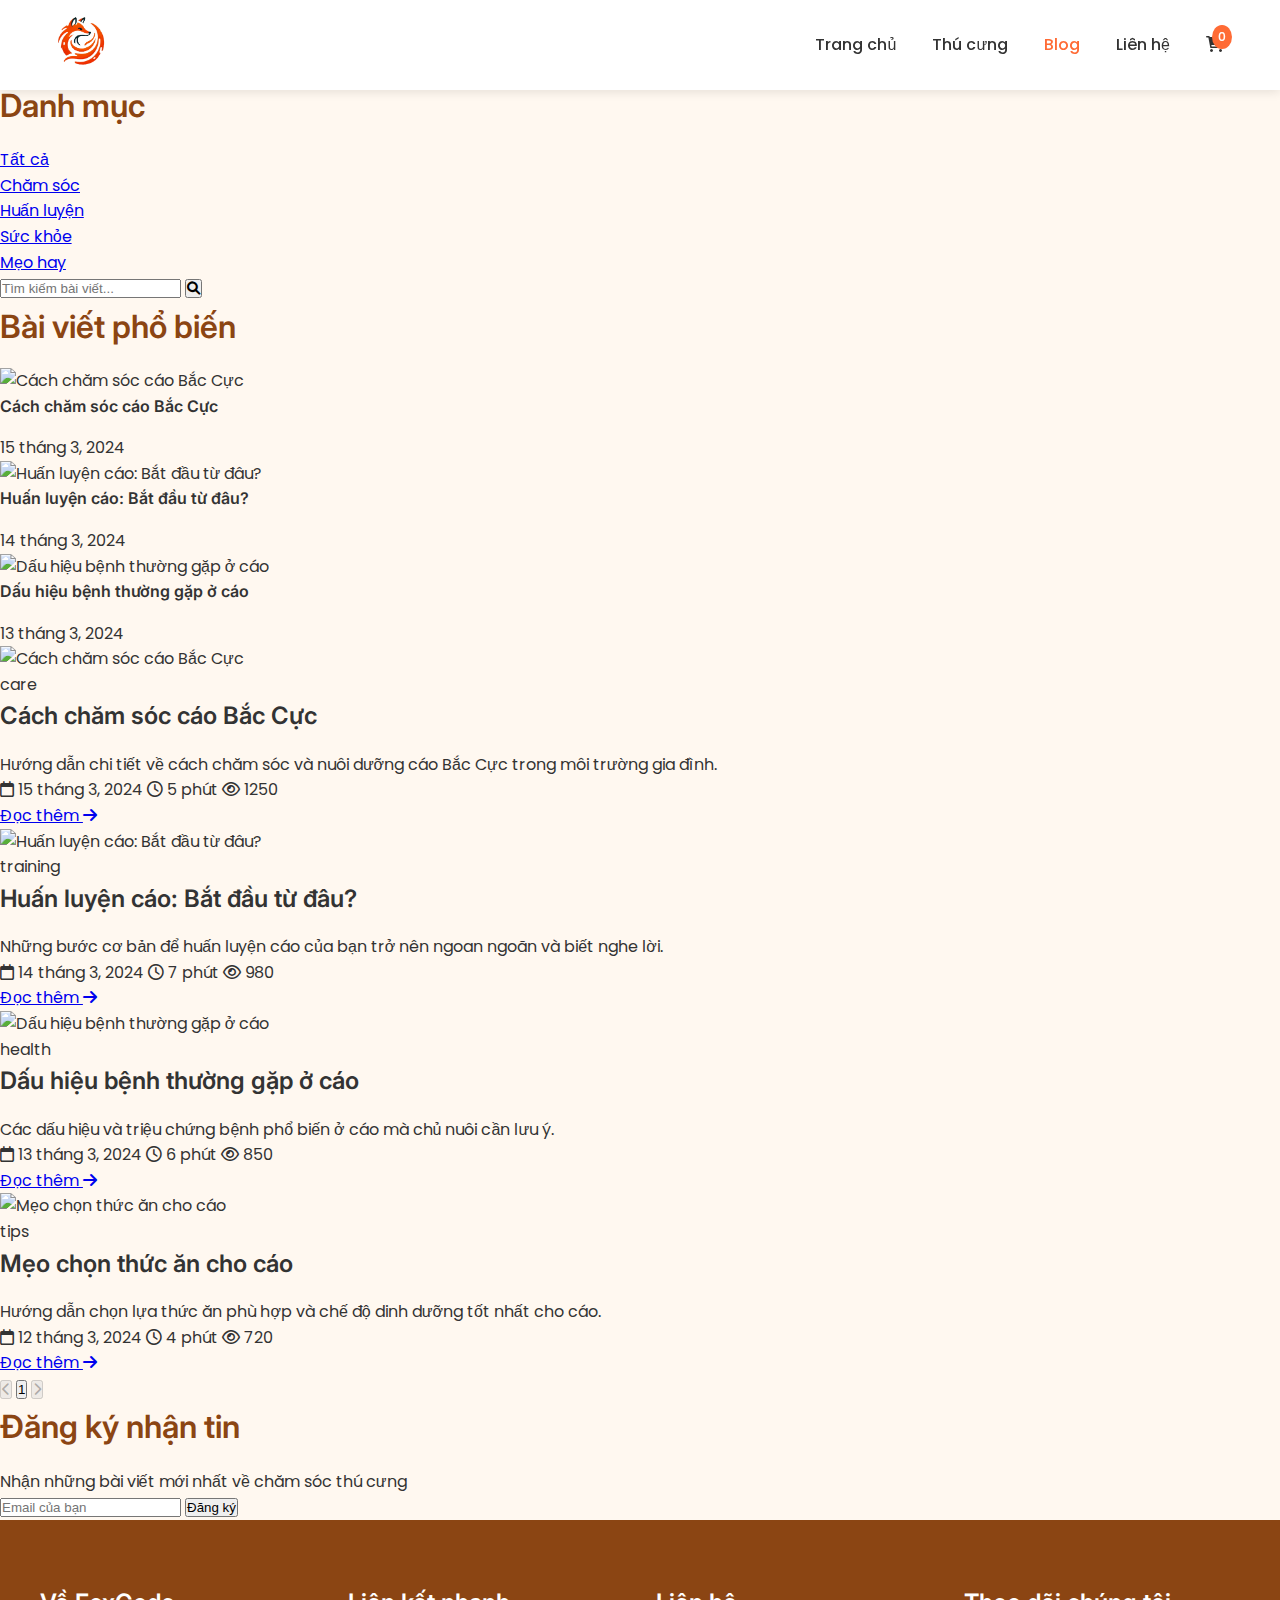
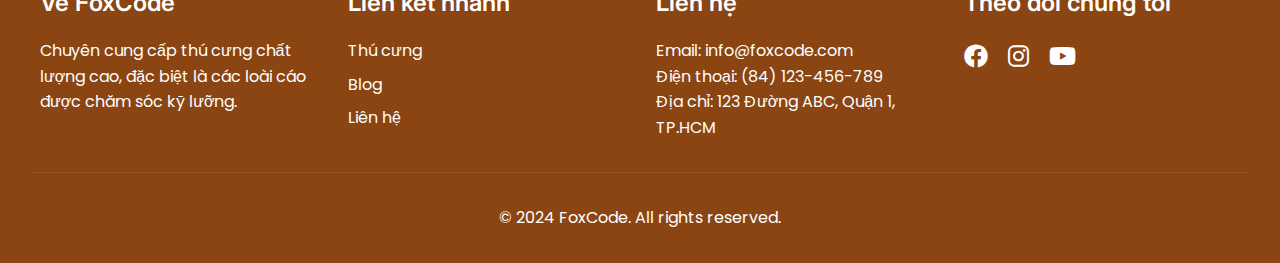
==== blog.html @ 54f9313b "new" ====
<!DOCTYPE html>
<html lang="vi">
<head>
    <meta charset="UTF-8">
    <meta name="viewport" content="width=device-width, initial-scale=1.0">
    <title>Blog - FoxCode</title>
    <link rel="preconnect" href="https://fonts.googleapis.com">
    <link rel="preconnect" href="https://fonts.gstatic.com" crossorigin>
    <link href="https://fonts.googleapis.com/css2?family=Poppins:wght@300;400;500;600;700&family=Inter:wght@300;400;500;600;700&family=Roboto:wght@300;400;500;700&display=swap" rel="stylesheet">
    <link rel="stylesheet" href="css/style.css">
    <link rel="stylesheet" href="css/responsive.css">
    <link rel="stylesheet" href="https://cdnjs.cloudflare.com/ajax/libs/font-awesome/6.0.0/css/all.min.css">
</head>
<body>
    <!-- Header Section -->
    <header class="header">
        <nav class="navbar">
            <div class="logo">
                <a href="index.html">
                    <img src="images/logo.png" alt="FoxCode Logo">
                </a>
            </div>
            <div class="nav-links">
                <a href="index.html">Trang chủ</a>
                <a href="pets.html">Thú cưng</a>
                <a href="blog.html" class="active">Blog</a>
                <a href="contact.html">Liên hệ</a>
                <a href="cart.html" class="cart-icon">
                    <i class="fas fa-shopping-cart"></i>
                    <span class="cart-count">0</span>
                </a>
            </div>
            <div class="mobile-menu">
                <i class="fas fa-bars"></i>
            </div>
        </nav>
    </header>

    <!-- Blog Section -->
    <section class="blog-section">
        <div class="container">
            <h1>Blog</h1>
            
            <div class="blog-content">
                <!-- Blog Categories -->
                <div class="blog-categories">
                    <h2>Danh mục</h2>
                    <ul class="category-list">
                        <li class="active">
                            <a href="#" data-category="all">Tất cả</a>
                        </li>
                        <li>
                            <a href="#" data-category="care">Chăm sóc</a>
                        </li>
                        <li>
                            <a href="#" data-category="training">Huấn luyện</a>
                        </li>
                        <li>
                            <a href="#" data-category="health">Sức khỏe</a>
                        </li>
                        <li>
                            <a href="#" data-category="tips">Mẹo hay</a>
                        </li>
                    </ul>

                    <!-- Search Box -->
                    <div class="blog-search">
                        <input type="text" placeholder="Tìm kiếm bài viết...">
                        <button>
                            <i class="fas fa-search"></i>
                        </button>
                    </div>

                    <!-- Popular Posts -->
                    <div class="popular-posts">
                        <h2>Bài viết phổ biến</h2>
                        <div class="popular-posts-list">
                            <!-- Popular posts will be dynamically loaded -->
                        </div>
                    </div>
                </div>

                <!-- Blog Posts -->
                <div class="blog-posts">
                    <div class="posts-grid">
                        <!-- Blog posts will be dynamically loaded -->
                    </div>

                    <!-- Pagination -->
                    <div class="pagination">
                        <button class="page-btn" disabled>
                            <i class="fas fa-chevron-left"></i>
                        </button>
                        <button class="page-btn active">1</button>
                        <button class="page-btn">2</button>
                        <button class="page-btn">3</button>
                        <button class="page-btn">
                            <i class="fas fa-chevron-right"></i>
                        </button>
                    </div>
                </div>
            </div>
        </div>
    </section>

    <!-- Newsletter Section -->
    <section class="newsletter-section">
        <div class="container">
            <div class="newsletter-content">
                <h2>Đăng ký nhận tin</h2>
                <p>Nhận những bài viết mới nhất về chăm sóc thú cưng</p>
                <form class="newsletter-form">
                    <input type="email" placeholder="Email của bạn" required>
                    <button type="submit">Đăng ký</button>
                </form>
            </div>
        </div>
    </section>

    <!-- Footer -->
    <footer class="footer">
        <div class="footer-content">
            <div class="footer-section">
                <h3>Về FoxCode</h3>
                <p>Chuyên cung cấp thú cưng chất lượng cao, đặc biệt là các loài cáo được chăm sóc kỹ lưỡng.</p>
            </div>
            <div class="footer-section">
                <h3>Liên kết nhanh</h3>
                <ul>
                    <li><a href="pets.html">Thú cưng</a></li>
                    <li><a href="blog.html">Blog</a></li>
                    <li><a href="contact.html">Liên hệ</a></li>
                </ul>
            </div>
            <div class="footer-section">
                <h3>Liên hệ</h3>
                <p>Email: info@foxcode.com</p>
                <p>Điện thoại: (84) 123-456-789</p>
                <p>Địa chỉ: 123 Đường ABC, Quận 1, TP.HCM</p>
            </div>
            <div class="footer-section">
                <h3>Theo dõi chúng tôi</h3>
                <div class="social-links">
                    <a href="#"><i class="fab fa-facebook"></i></a>
                    <a href="#"><i class="fab fa-instagram"></i></a>
                    <a href="#"><i class="fab fa-youtube"></i></a>
                </div>
            </div>
        </div>
        <div class="footer-bottom">
            <p>&copy; 2024 FoxCode. All rights reserved.</p>
        </div>
    </footer>

    <script src="js/main.js"></script>
    <script src="js/blog.js"></script>
</body>
</html>
---- css/style.css ----
/* Variables */
:root {
    --primary-color: #FF6B35; /* Warm orange */
    --secondary-color: #8B4513; /* Brown */
    --accent-color: #FFA07A; /* Light salmon */
    --background-color: #FFF8F0; /* Warm white */
    --text-color: #333333;
    --light-text: #666666;
    --white: #FFFFFF;
    --shadow: 0 2px 10px rgba(0, 0, 0, 0.1);
    --transition: all 0.3s ease;
}

/* Reset & Base Styles */
* {
    margin: 0;
    padding: 0;
    box-sizing: border-box;
}

body {
    font-family: 'Poppins', sans-serif;
    background-color: var(--background-color);
    color: var(--text-color);
    line-height: 1.6;
}

/* Typography */
h1, h2, h3, h4, h5, h6 {
    font-family: 'Inter', sans-serif;
    font-weight: 600;
    margin-bottom: 1rem;
}

h1 {
    font-size: 2.5rem;
    color: var(--primary-color);
}

h2 {
    font-size: 2rem;
    color: var(--secondary-color);
}

h3 {
    font-size: 1.5rem;
}

/* Header & Navigation */
.header {
    background-color: var(--white);
    box-shadow: var(--shadow);
    position: fixed;
    width: 100%;
    top: 0;
    z-index: 1000;
}

.navbar {
    max-width: 1200px;
    margin: 0 auto;
    padding: 1rem;
    display: flex;
    justify-content: space-between;
    align-items: center;
}

.logo img {
    height: 50px;
}

.nav-links a {
    text-decoration: none;
    color: var(--text-color);
    margin-left: 2rem;
    font-weight: 500;
    transition: var(--transition);
}

.nav-links a:hover {
    color: var(--primary-color);
}

.nav-links a.active {
    color: var(--primary-color);
}

.cart-icon {
    position: relative;
}

.cart-count {
    position: absolute;
    top: -8px;
    right: -8px;
    background-color: var(--primary-color);
    color: var(--white);
    font-size: 0.8rem;
    padding: 2px 6px;
    border-radius: 50%;
}

.mobile-menu {
    display: none;
    font-size: 1.5rem;
    cursor: pointer;
}

/* Hero Section */
.hero {
    height: 80vh;
    background: linear-gradient(rgba(0, 0, 0, 0.5), rgba(0, 0, 0, 0.5)),
                url('../images/hero-bg.jpg') center/cover;
    display: flex;
    align-items: center;
    justify-content: center;
    text-align: center;
    color: var(--white);
    margin-top: 70px;
}

.hero-content {
    max-width: 800px;
    padding: 2rem;
}

.hero h1 {
    font-size: 3.5rem;
    margin-bottom: 1rem;
    color: var(--white);
}

.hero p {
    font-size: 1.2rem;
    margin-bottom: 2rem;
}

.cta-button {
    display: inline-block;
    padding: 1rem 2rem;
    background-color: var(--primary-color);
    color: var(--white);
    text-decoration: none;
    border-radius: 30px;
    font-weight: 500;
    transition: var(--transition);
}

.cta-button:hover {
    background-color: var(--secondary-color);
    transform: translateY(-2px);
}

/* Categories Section */
.categories {
    padding: 4rem 2rem;
    max-width: 1200px;
    margin: 0 auto;
}

.category-grid {
    display: grid;
    grid-template-columns: repeat(auto-fit, minmax(300px, 1fr));
    gap: 2rem;
    margin-top: 2rem;
}

.category-card {
    background: var(--white);
    border-radius: 10px;
    overflow: hidden;
    box-shadow: var(--shadow);
    transition: var(--transition);
}

.category-card:hover {
    transform: translateY(-5px);
}

.category-card img {
    width: 100%;
    height: 200px;
    object-fit: cover;
}

.category-card h3 {
    padding: 1rem;
    text-align: center;
}

/* Featured Pets Section */
.featured-pets {
    padding: 4rem 2rem;
    background-color: var(--white);
}

.pet-grid {
    display: grid;
    grid-template-columns: repeat(auto-fit, minmax(250px, 1fr));
    gap: 2rem;
    max-width: 1200px;
    margin: 2rem auto 0;
}

/* Testimonials Section */
.testimonials {
    padding: 4rem 2rem;
    background-color: var(--background-color);
}

.testimonial-slider {
    max-width: 1200px;
    margin: 2rem auto 0;
}

/* Footer */
.footer {
    background-color: var(--secondary-color);
    color: var(--white);
    padding: 4rem 2rem 2rem;
}

.footer-content {
    max-width: 1200px;
    margin: 0 auto;
    display: grid;
    grid-template-columns: repeat(auto-fit, minmax(250px, 1fr));
    gap: 2rem;
}

.footer-section h3 {
    color: var(--white);
    margin-bottom: 1rem;
}

.footer-section ul {
    list-style: none;
}

.footer-section ul li {
    margin-bottom: 0.5rem;
}

.footer-section a {
    color: var(--white);
    text-decoration: none;
    transition: var(--transition);
}

.footer-section a:hover {
    color: var(--accent-color);
}

.social-links a {
    margin-right: 1rem;
    font-size: 1.5rem;
}

.footer-bottom {
    text-align: center;
    margin-top: 2rem;
    padding-top: 2rem;
    border-top: 1px solid rgba(255, 255, 255, 0.1);
}

/* Responsive Design */
@media (max-width: 768px) {
    .nav-links {
        display: none;
    }

    .mobile-menu {
        display: block;
    }

    .hero h1 {
        font-size: 2.5rem;
    }

    .hero p {
        font-size: 1rem;
    }
}

/* Contact Section Styles */
.contact-section {
    padding: 80px 0;
    background-color: #f8f9fa;
}

.contact-section h1 {
    text-align: center;
    margin-bottom: 50px;
    color: #2c3e50;
    font-size: 2.5rem;
}

.contact-content {
    display: grid;
    grid-template-columns: 1fr 2fr;
    gap: 40px;
    margin-bottom: 60px;
}

/* Contact Information Styles */
.contact-info {
    display: grid;
    grid-template-columns: 1fr;
    gap: 20px;
}

.info-card {
    background: #fff;
    padding: 30px;
    border-radius: 10px;
    box-shadow: 0 2px 15px rgba(0, 0, 0, 0.1);
    text-align: center;
    transition: transform 0.3s ease;
}

.info-card:hover {
    transform: translateY(-5px);
}

.info-card i {
    font-size: 2rem;
    color: #e74c3c;
    margin-bottom: 15px;
}

.info-card h3 {
    color: #2c3e50;
    margin-bottom: 10px;
    font-size: 1.2rem;
}

.info-card p {
    color: #666;
    line-height: 1.6;
}

/* Contact Form Styles */
.contact-form {
    background: #fff;
    padding: 40px;
    border-radius: 10px;
    box-shadow: 0 2px 15px rgba(0, 0, 0, 0.1);
}

.contact-form h2 {
    color: #2c3e50;
    margin-bottom: 30px;
    font-size: 1.8rem;
}

.form-group {
    margin-bottom: 20px;
}

.form-group label {
    display: block;
    margin-bottom: 8px;
    color: #2c3e50;
    font-weight: 500;
}

.form-group input,
.form-group select,
.form-group textarea {
    width: 100%;
    padding: 12px;
    border: 1px solid #ddd;
    border-radius: 5px;
    font-size: 1rem;
    transition: border-color 0.3s ease;
}

.form-group input:focus,
.form-group select:focus,
.form-group textarea:focus {
    outline: none;
    border-color: #e74c3c;
}

.submit-btn {
    background: #e74c3c;
    color: #fff;
    padding: 12px 30px;
    border: none;
    border-radius: 5px;
    font-size: 1rem;
    cursor: pointer;
    transition: background-color 0.3s ease;
    display: flex;
    align-items: center;
    gap: 10px;
}

.submit-btn:hover {
    background: #c0392b;
}

/* Map Section Styles */
.map-section {
    margin-bottom: 60px;
}

.map-section h2 {
    text-align: center;
    margin-bottom: 30px;
    color: #2c3e50;
    font-size: 2rem;
}

.map-container {
    border-radius: 10px;
    overflow: hidden;
    box-shadow: 0 2px 15px rgba(0, 0, 0, 0.1);
}

/* FAQ Section Styles */
.faq-section {
    margin-bottom: 60px;
}

.faq-section h2 {
    text-align: center;
    margin-bottom: 30px;
    color: #2c3e50;
    font-size: 2rem;
}

.faq-list {
    max-width: 800px;
    margin: 0 auto;
}

.faq-item {
    background: #fff;
    border-radius: 10px;
    margin-bottom: 20px;
    box-shadow: 0 2px 15px rgba(0, 0, 0, 0.1);
    overflow: hidden;
}

.faq-question {
    padding: 20px;
    cursor: pointer;
    display: flex;
    justify-content: space-between;
    align-items: center;
}

.faq-question h3 {
    color: #2c3e50;
    font-size: 1.1rem;
    margin: 0;
}

.faq-question i {
    color: #e74c3c;
    transition: transform 0.3s ease;
}

.faq-answer {
    padding: 0 20px;
    max-height: 0;
    overflow: hidden;
    transition: all 0.3s ease;
}

.faq-answer p {
    color: #666;
    line-height: 1.6;
    margin: 0;
    padding-bottom: 20px;
}

/* Notification Styles */
.notification {
    position: fixed;
    top: 20px;
    right: 20px;
    padding: 15px 25px;
    border-radius: 5px;
    background: #fff;
    box-shadow: 0 2px 15px rgba(0, 0, 0, 0.1);
    display: flex;
    align-items: center;
    gap: 10px;
    z-index: 1000;
    animation: slideIn 0.3s ease;
}

.notification.success {
    border-left: 4px solid #2ecc71;
}

.notification.error {
    border-left: 4px solid #e74c3c;
}

.notification.info {
    border-left: 4px solid #3498db;
}

.notification.fade-out {
    animation: slideOut 0.3s ease;
}

@keyframes slideIn {
    from {
        transform: translateX(100%);
        opacity: 0;
    }
    to {
        transform: translateX(0);
        opacity: 1;
    }
}

@keyframes slideOut {
    from {
        transform: translateX(0);
        opacity: 1;
    }
    to {
        transform: translateX(100%);
        opacity: 0;
    }
}

/* Responsive Styles */
@media (max-width: 992px) {
    .contact-content {
        grid-template-columns: 1fr;
    }

    .contact-info {
        grid-template-columns: repeat(2, 1fr);
    }
}

@media (max-width: 768px) {
    .contact-info {
        grid-template-columns: 1fr;
    }

    .contact-form {
        padding: 20px;
    }

    .faq-question h3 {
        font-size: 1rem;
    }
}

@media (max-width: 576px) {
    .contact-section {
        padding: 40px 0;
    }

    .contact-section h1 {
        font-size: 2rem;
    }

    .info-card {
        padding: 20px;
    }

    .notification {
        width: 90%;
        right: 5%;
    }
}
---- css/responsive.css ----
/* Mobile Menu Styles */
@media (max-width: 768px) {
    .mobile-menu {
        display: block;
    }

    .nav-links {
        display: none;
        position: fixed;
        top: 70px;
        left: 0;
        width: 100%;
        background-color: var(--white);
        padding: 1rem;
        box-shadow: var(--shadow);
    }

    .nav-links.active {
        display: flex;
        flex-direction: column;
    }

    .nav-links a {
        margin: 0.5rem 0;
        padding: 0.5rem;
    }

    .hero {
        height: 60vh;
        margin-top: 60px;
    }

    .hero-content {
        padding: 1rem;
    }

    .hero h1 {
        font-size: 2rem;
    }

    .hero p {
        font-size: 1rem;
    }

    .category-grid {
        grid-template-columns: 1fr;
    }

    .pet-grid {
        grid-template-columns: 1fr;
    }

    .footer-content {
        grid-template-columns: 1fr;
        text-align: center;
    }

    .social-links {
        justify-content: center;
    }
}

/* Tablet Styles */
@media (min-width: 769px) and (max-width: 1024px) {
    .category-grid {
        grid-template-columns: repeat(2, 1fr);
    }

    .pet-grid {
        grid-template-columns: repeat(2, 1fr);
    }

    .hero h1 {
        font-size: 3rem;
    }

    .hero p {
        font-size: 1.1rem;
    }
}

/* Small Mobile Devices */
@media (max-width: 480px) {
    .hero {
        height: 50vh;
    }

    .hero h1 {
        font-size: 1.8rem;
    }

    .hero p {
        font-size: 0.9rem;
    }

    .cta-button {
        padding: 0.8rem 1.5rem;
        font-size: 0.9rem;
    }

    .category-card img {
        height: 150px;
    }

    h2 {
        font-size: 1.8rem;
    }

    h3 {
        font-size: 1.3rem;
    }
}

/* Landscape Mode */
@media (max-height: 500px) and (orientation: landscape) {
    .hero {
        height: 100vh;
    }

    .nav-links {
        top: 60px;
    }
}

/* High-DPI Screens */
@media (-webkit-min-device-pixel-ratio: 2), (min-resolution: 192dpi) {
    .hero {
        background-image: linear-gradient(rgba(0, 0, 0, 0.5), rgba(0, 0, 0, 0.5)),
                         url('../images/hero-bg@2x.jpg');
    }
}
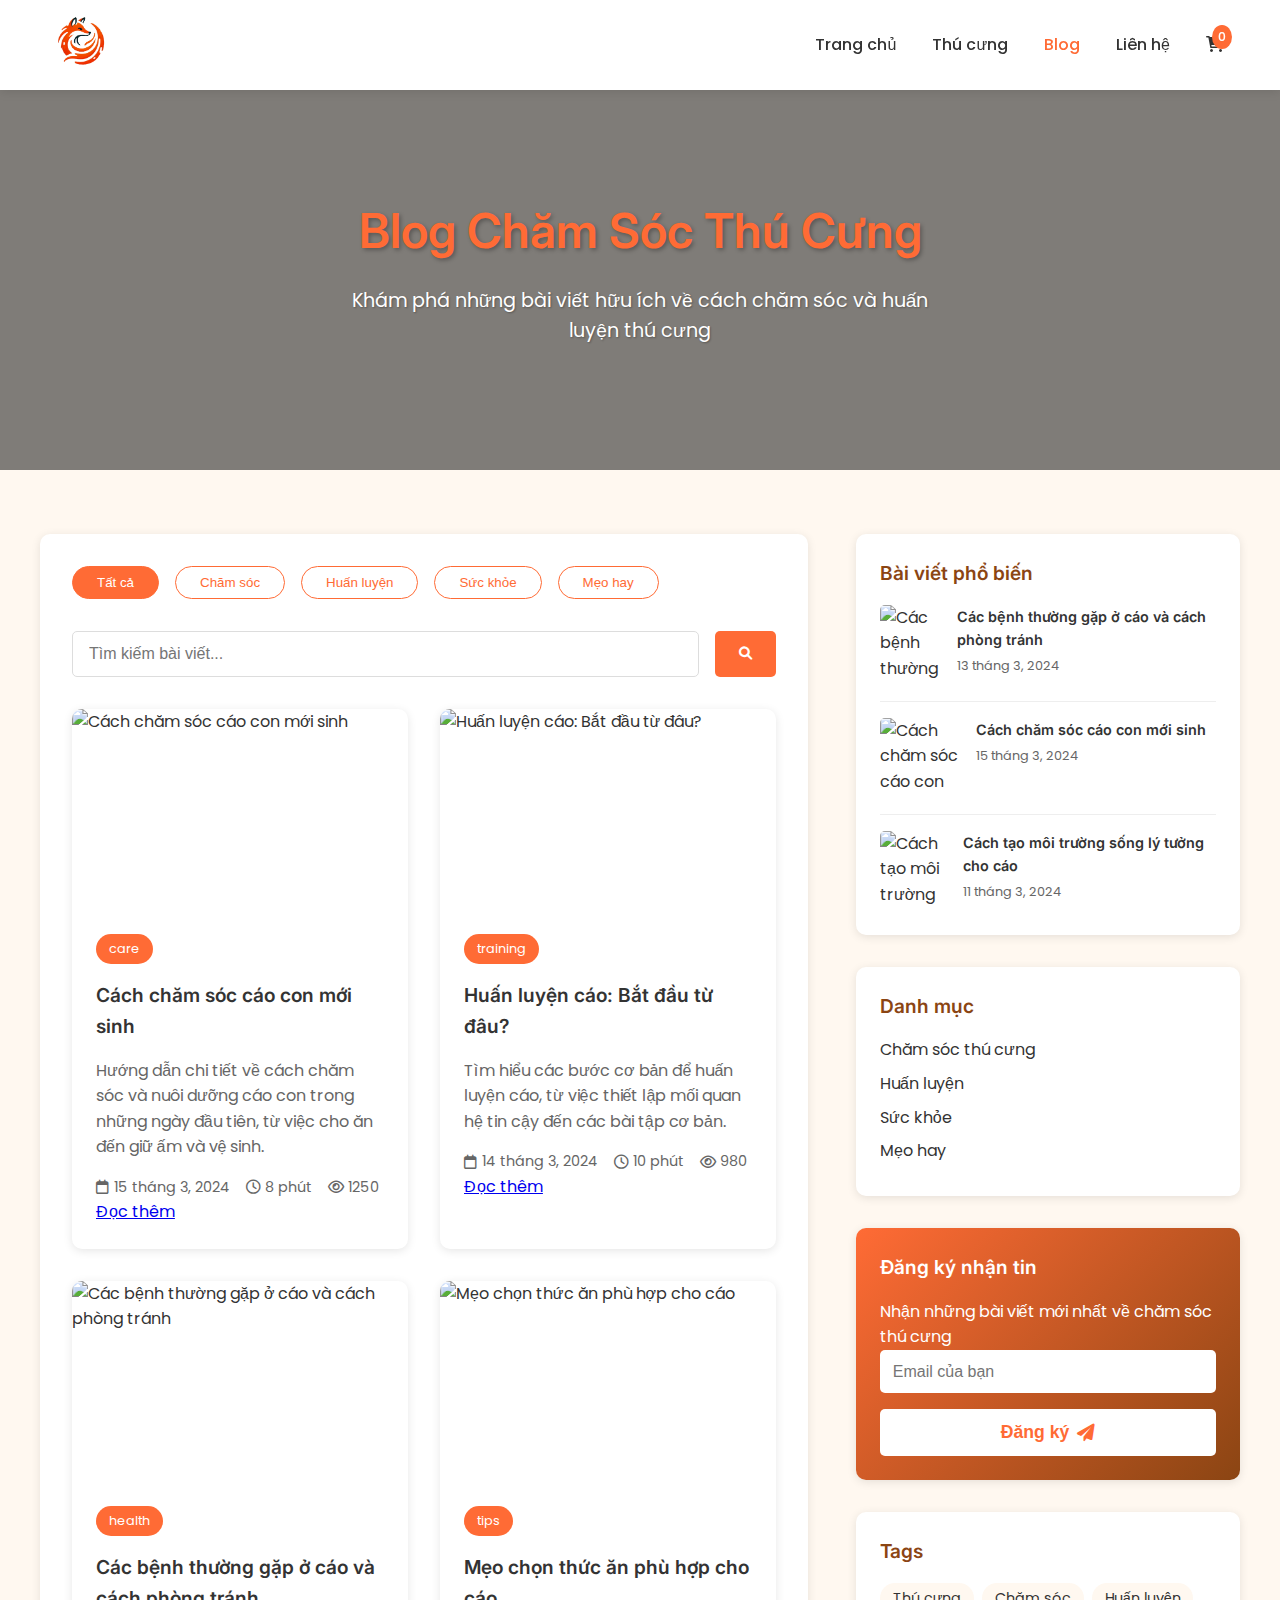
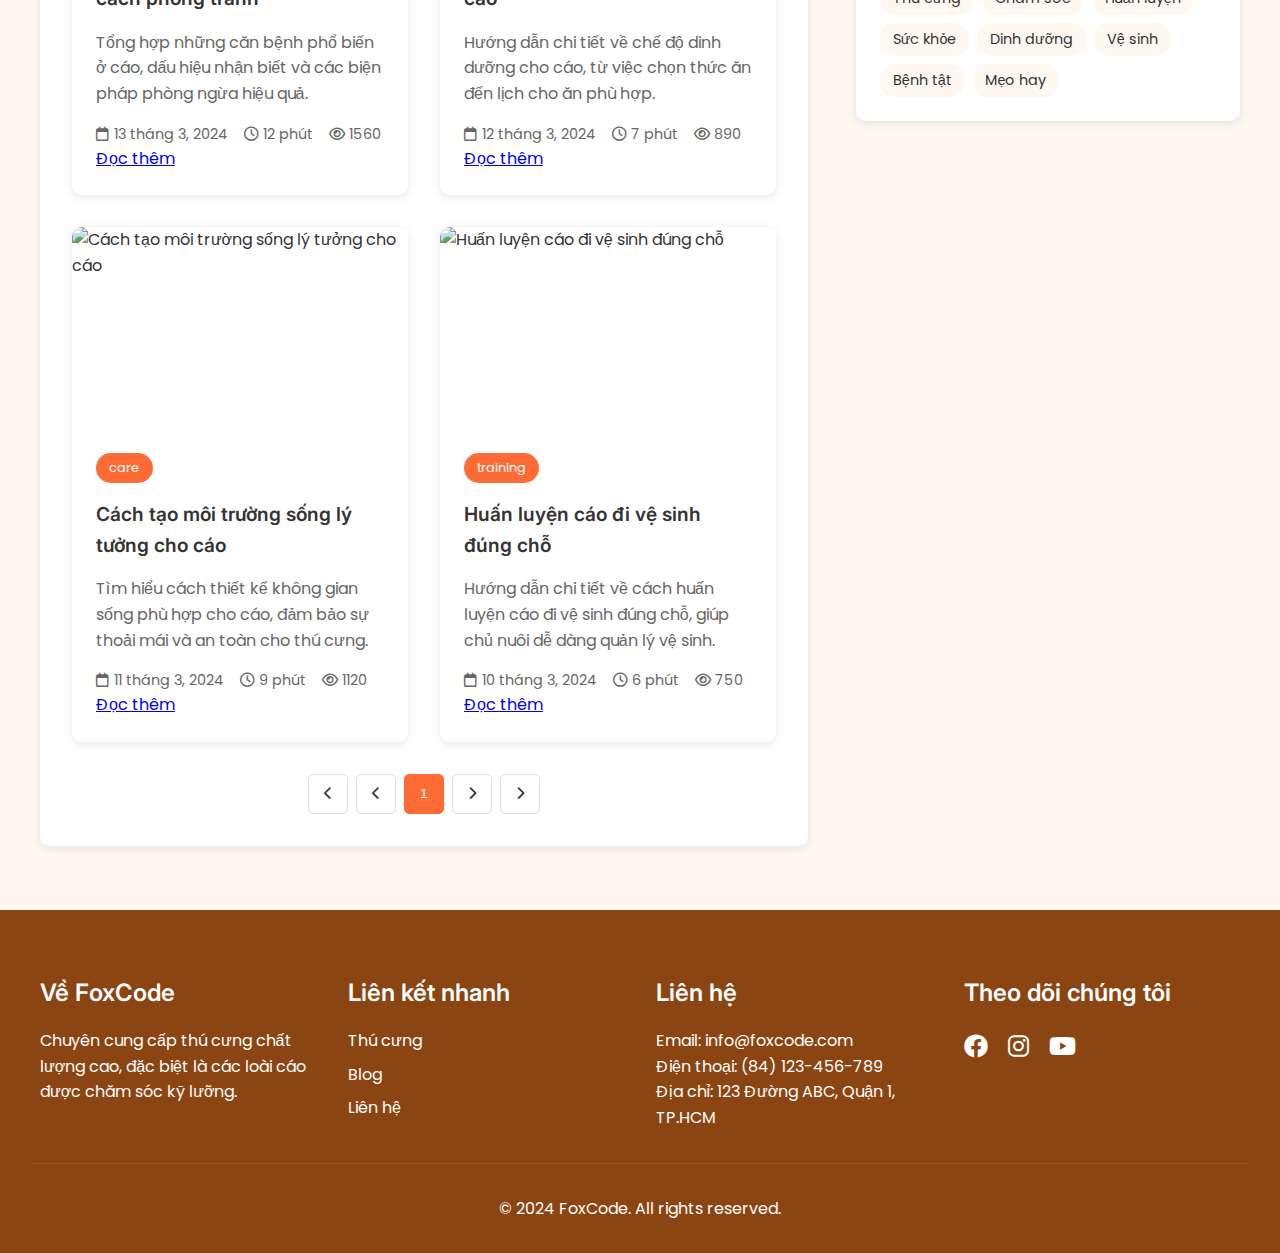
==== commit fb9cd38b: "new" ====
--- a/blog.html
+++ b/blog.html
@@ -36,83 +36,109 @@
         </nav>
     </header>
 
-    <!-- Blog Section -->
-    <section class="blog-section">
+    <!-- Blog Hero Section -->
+    <section class="blog-hero">
         <div class="container">
-            <h1>Blog</h1>
-            
-            <div class="blog-content">
-                <!-- Blog Categories -->
-                <div class="blog-categories">
-                    <h2>Danh mục</h2>
-                    <ul class="category-list">
-                        <li class="active">
-                            <a href="#" data-category="all">Tất cả</a>
-                        </li>
-                        <li>
-                            <a href="#" data-category="care">Chăm sóc</a>
-                        </li>
-                        <li>
-                            <a href="#" data-category="training">Huấn luyện</a>
-                        </li>
-                        <li>
-                            <a href="#" data-category="health">Sức khỏe</a>
-                        </li>
-                        <li>
-                            <a href="#" data-category="tips">Mẹo hay</a>
-                        </li>
-                    </ul>
+            <h1>Blog Chăm Sóc Thú Cưng</h1>
+            <p>Khám phá những bài viết hữu ích về cách chăm sóc và huấn luyện thú cưng</p>
+        </div>
+    </section>
+
+    <!-- Blog Content Section -->
+    <section class="blog-content">
+        <div class="container">
+            <div class="blog-layout">
+                <!-- Main Content -->
+                <div class="blog-main">
+                    <!-- Categories -->
+                    <div class="blog-categories">
+                        <button class="category-btn active" data-category="all">Tất cả</button>
+                        <button class="category-btn" data-category="care">Chăm sóc</button>
+                        <button class="category-btn" data-category="training">Huấn luyện</button>
+                        <button class="category-btn" data-category="health">Sức khỏe</button>
+                        <button class="category-btn" data-category="tips">Mẹo hay</button>
+                    </div>
 
                     <!-- Search Box -->
                     <div class="blog-search">
-                        <input type="text" placeholder="Tìm kiếm bài viết...">
-                        <button>
-                            <i class="fas fa-search"></i>
-                        </button>
+                        <input type="text" id="blog-search" placeholder="Tìm kiếm bài viết...">
+                        <button><i class="fas fa-search"></i></button>
                     </div>
 
-                    <!-- Popular Posts -->
-                    <div class="popular-posts">
-                        <h2>Bài viết phổ biến</h2>
-                        <div class="popular-posts-list">
-                            <!-- Popular posts will be dynamically loaded -->
-                        </div>
-                    </div>
-                </div>
-
-                <!-- Blog Posts -->
-                <div class="blog-posts">
-                    <div class="posts-grid">
-                        <!-- Blog posts will be dynamically loaded -->
+                    <!-- Blog Posts Grid -->
+                    <div class="blog-posts">
+                        <!-- Posts will be dynamically loaded -->
                     </div>
 
                     <!-- Pagination -->
-                    <div class="pagination">
-                        <button class="page-btn" disabled>
+                    <div class="blog-pagination">
+                        <button class="page-btn" data-page="prev">
                             <i class="fas fa-chevron-left"></i>
                         </button>
-                        <button class="page-btn active">1</button>
-                        <button class="page-btn">2</button>
-                        <button class="page-btn">3</button>
-                        <button class="page-btn">
+                        <div class="page-numbers">
+                            <button class="page-btn active">1</button>
+                            <button class="page-btn">2</button>
+                            <button class="page-btn">3</button>
+                            <span>...</span>
+                            <button class="page-btn">5</button>
+                        </div>
+                        <button class="page-btn" data-page="next">
                             <i class="fas fa-chevron-right"></i>
                         </button>
                     </div>
                 </div>
-            </div>
-        </div>
-    </section>
 
-    <!-- Newsletter Section -->
-    <section class="newsletter-section">
-        <div class="container">
-            <div class="newsletter-content">
-                <h2>Đăng ký nhận tin</h2>
-                <p>Nhận những bài viết mới nhất về chăm sóc thú cưng</p>
-                <form class="newsletter-form">
-                    <input type="email" placeholder="Email của bạn" required>
-                    <button type="submit">Đăng ký</button>
-                </form>
+                <!-- Sidebar -->
+                <div class="blog-sidebar">
+                    <!-- Popular Posts -->
+                    <div class="sidebar-widget">
+                        <h3>Bài viết phổ biến</h3>
+                        <div class="popular-posts">
+                            <!-- Popular posts will be dynamically loaded -->
+                        </div>
+                    </div>
+
+                    <!-- Categories Widget -->
+                    <div class="sidebar-widget">
+                        <h3>Danh mục</h3>
+                        <ul class="category-list">
+                            <li><a href="#" data-category="care">Chăm sóc thú cưng</a></li>
+                            <li><a href="#" data-category="training">Huấn luyện</a></li>
+                            <li><a href="#" data-category="health">Sức khỏe</a></li>
+                            <li><a href="#" data-category="tips">Mẹo hay</a></li>
+                        </ul>
+                    </div>
+
+                    <!-- Newsletter -->
+                    <div class="sidebar-widget newsletter-widget">
+                        <h3>Đăng ký nhận tin</h3>
+                        <p>Nhận những bài viết mới nhất về chăm sóc thú cưng</p>
+                        <form id="newsletter-form">
+                            <div class="form-group">
+                                <input type="email" placeholder="Email của bạn" required>
+                            </div>
+                            <button type="submit" class="submit-btn">
+                                Đăng ký
+                                <i class="fas fa-paper-plane"></i>
+                            </button>
+                        </form>
+                    </div>
+
+                    <!-- Tags -->
+                    <div class="sidebar-widget">
+                        <h3>Tags</h3>
+                        <div class="tag-cloud">
+                            <a href="#" class="tag">Thú cưng</a>
+                            <a href="#" class="tag">Chăm sóc</a>
+                            <a href="#" class="tag">Huấn luyện</a>
+                            <a href="#" class="tag">Sức khỏe</a>
+                            <a href="#" class="tag">Dinh dưỡng</a>
+                            <a href="#" class="tag">Vệ sinh</a>
+                            <a href="#" class="tag">Bệnh tật</a>
+                            <a href="#" class="tag">Mẹo hay</a>
+                        </div>
+                    </div>
+                </div>
             </div>
         </div>
     </section>
--- a/css/style.css
+++ b/css/style.css
@@ -108,46 +108,63 @@
 
 /* Hero Section */
 .hero {
-    height: 80vh;
-    background: linear-gradient(rgba(0, 0, 0, 0.5), rgba(0, 0, 0, 0.5)),
-                url('../images/hero-bg.jpg') center/cover;
+    background-image: url('../images/background.jpg');
+    background-size: cover;
+    background-position: center;
+    background-repeat: no-repeat;
+    height: 100vh;
     display: flex;
     align-items: center;
     justify-content: center;
     text-align: center;
     color: var(--white);
-    margin-top: 70px;
+    position: relative;
+}
+
+.hero::before {
+    content: '';
+    position: absolute;
+    top: 0;
+    left: 0;
+    width: 100%;
+    height: 100%;
+    background: rgba(0, 0, 0, 0.5); /* Overlay tối để text dễ đọc hơn */
+    z-index: 1;
 }
 
 .hero-content {
+    position: relative;
+    z-index: 2;
     max-width: 800px;
-    padding: 2rem;
+    padding: 0 20px;
 }
 
 .hero h1 {
     font-size: 3.5rem;
     margin-bottom: 1rem;
-    color: var(--white);
+    font-weight: 700;
+    text-shadow: 2px 2px 4px rgba(0, 0, 0, 0.3);
 }
 
 .hero p {
     font-size: 1.2rem;
     margin-bottom: 2rem;
+    text-shadow: 1px 1px 2px rgba(0, 0, 0, 0.3);
 }
 
 .cta-button {
     display: inline-block;
     padding: 1rem 2rem;
-    background-color: var(--primary-color);
+    background: var(--primary-color);
     color: var(--white);
     text-decoration: none;
-    border-radius: 30px;
-    font-weight: 500;
+    border-radius: 5px;
+    font-weight: 600;
     transition: var(--transition);
 }
 
 .cta-button:hover {
-    background-color: var(--secondary-color);
+    background: var(--secondary-color);
     transform: translateY(-2px);
 }
 
@@ -202,15 +219,245 @@
     margin: 2rem auto 0;
 }
 
+.pet-card {
+    background: var(--white);
+    border-radius: 10px;
+    overflow: hidden;
+    box-shadow: var(--shadow);
+    transition: var(--transition);
+    display: flex;
+    flex-direction: column;
+}
+
+.pet-card:hover {
+    transform: translateY(-5px);
+}
+
+.pet-image {
+    position: relative;
+    width: 100%;
+    padding-top: 75%; /* Tỷ lệ khung hình 4:3 */
+    overflow: hidden;
+}
+
+.pet-image img {
+    position: absolute;
+    top: 0;
+    left: 0;
+    width: 100%;
+    height: 100%;
+    object-fit: cover; /* Đảm bảo ảnh lấp đầy khung hình mà không bị méo */
+    transition: transform 0.3s ease;
+}
+
+.pet-card:hover .pet-image img {
+    transform: scale(1.05);
+}
+
+.pet-overlay {
+    position: absolute;
+    top: 0;
+    left: 0;
+    width: 100%;
+    height: 100%;
+    background: rgba(0, 0, 0, 0.5);
+    display: flex;
+    justify-content: center;
+    align-items: center;
+    gap: 1rem;
+    opacity: 0;
+    transition: opacity 0.3s ease;
+}
+
+.pet-card:hover .pet-overlay {
+    opacity: 1;
+}
+
+.pet-overlay button {
+    width: 40px;
+    height: 40px;
+    border-radius: 50%;
+    border: none;
+    background: var(--white);
+    color: var(--primary-color);
+    cursor: pointer;
+    transition: var(--transition);
+}
+
+.pet-overlay button:hover {
+    background: var(--primary-color);
+    color: var(--white);
+    transform: scale(1.1);
+}
+
+.pet-info {
+    padding: 1.5rem;
+    flex-grow: 1;
+    display: flex;
+    flex-direction: column;
+}
+
+.pet-info h3 {
+    margin-bottom: 0.5rem;
+    font-size: 1.2rem;
+    color: var(--text-color);
+}
+
+.pet-info .price {
+    color: var(--primary-color);
+    font-weight: 600;
+    font-size: 1.1rem;
+    margin-bottom: 0.5rem;
+}
+
+.pet-details {
+    display: flex;
+    gap: 1rem;
+    margin-bottom: 0.5rem;
+    color: var(--light-text);
+    font-size: 0.9rem;
+}
+
+.pet-details span {
+    display: flex;
+    align-items: center;
+    gap: 0.3rem;
+}
+
+.pet-description {
+    color: var(--light-text);
+    font-size: 0.9rem;
+    margin-bottom: 1rem;
+    flex-grow: 1;
+}
+
+.pet-health {
+    display: flex;
+    align-items: center;
+    gap: 0.5rem;
+    color: var(--primary-color);
+    font-size: 0.9rem;
+}
+
+.view-details {
+    display: inline-block;
+    padding: 0.5rem 1rem;
+    background: var(--primary-color);
+    color: var(--white);
+    text-decoration: none;
+    border-radius: 5px;
+    font-size: 0.9rem;
+    transition: var(--transition);
+}
+
+.view-details:hover {
+    background: var(--secondary-color);
+}
+
 /* Testimonials Section */
 .testimonials {
     padding: 4rem 2rem;
     background-color: var(--background-color);
 }
 
+.testimonials .container {
+    max-width: 1200px;
+    margin: 0 auto;
+}
+
+.testimonials h2 {
+    text-align: center;
+    margin-bottom: 3rem;
+    color: var(--secondary-color);
+    font-size: 2.5rem;
+}
+
 .testimonial-slider {
-    max-width: 1200px;
-    margin: 2rem auto 0;
+    display: grid;
+    grid-template-columns: repeat(auto-fit, minmax(300px, 1fr));
+    gap: 2rem;
+    margin-top: 2rem;
+}
+
+.testimonial-card {
+    background: var(--white);
+    padding: 2rem;
+    border-radius: 10px;
+    box-shadow: var(--shadow);
+    transition: var(--transition);
+}
+
+.testimonial-card:hover {
+    transform: translateY(-5px);
+}
+
+.testimonial-content {
+    margin-bottom: 1.5rem;
+    position: relative;
+}
+
+.testimonial-content p {
+    color: var(--text-color);
+    font-size: 1rem;
+    line-height: 1.6;
+    font-style: italic;
+}
+
+.testimonial-content::before {
+    content: '"';
+    position: absolute;
+    top: -10px;
+    left: -10px;
+    font-size: 4rem;
+    color: var(--primary-color);
+    opacity: 0.2;
+}
+
+.testimonial-author {
+    display: flex;
+    align-items: center;
+    gap: 1rem;
+    margin-top: 1rem;
+    background-color: #f8f8f8;
+    padding: 10px;
+    border-radius: 5px;
+}
+
+.testimonial-author img {
+    width: 60px;
+    height: 60px;
+    border-radius: 50%;
+    object-fit: cover;
+    border: 3px solid var(--primary-color);
+    background-color: #f0f0f0;
+    display: block;
+    min-width: 60px;
+    min-height: 60px;
+}
+
+.author-info h4 {
+    color: var(--text-color);
+    font-size: 1.1rem;
+    margin-bottom: 0.2rem;
+}
+
+.author-info p {
+    color: var(--light-text);
+    font-size: 0.9rem;
+}
+
+@media (max-width: 768px) {
+    .testimonials h2 {
+        font-size: 2rem;
+    }
+
+    .testimonial-card {
+        padding: 1.5rem;
+    }
+
+    .testimonial-content p {
+        font-size: 0.9rem;
+    }
 }
 
 /* Footer */
@@ -284,15 +531,32 @@
 
 /* Contact Section Styles */
 .contact-section {
-    padding: 80px 0;
-    background-color: #f8f9fa;
+    padding: 120px 0;
+    background: linear-gradient(135deg, #f8f9fa 0%, #e9ecef 100%);
+    min-height: 100vh;
+    display: flex;
+    align-items: center;
 }
 
 .contact-section h1 {
     text-align: center;
-    margin-bottom: 50px;
-    color: #2c3e50;
-    font-size: 2.5rem;
+    margin-bottom: 60px;
+    color: var(--secondary-color);
+    font-size: 3rem;
+    position: relative;
+    display: inline-block;
+}
+
+.contact-section h1::after {
+    content: '';
+    position: absolute;
+    bottom: -10px;
+    left: 50%;
+    transform: translateX(-50%);
+    width: 80px;
+    height: 4px;
+    background: var(--primary-color);
+    border-radius: 2px;
 }
 
 .contact-content {
@@ -300,180 +564,320 @@
     grid-template-columns: 1fr 2fr;
     gap: 40px;
     margin-bottom: 60px;
+    max-width: 1200px;
+    margin: 0 auto;
+    padding: 0 20px;
 }
 
 /* Contact Information Styles */
 .contact-info {
     display: grid;
     grid-template-columns: 1fr;
-    gap: 20px;
+    gap: 30px;
 }
 
 .info-card {
-    background: #fff;
-    padding: 30px;
-    border-radius: 10px;
-    box-shadow: 0 2px 15px rgba(0, 0, 0, 0.1);
+    background: var(--white);
+    padding: 40px;
+    border-radius: 15px;
+    box-shadow: 0 10px 30px rgba(0, 0, 0, 0.1);
     text-align: center;
+    transition: all 0.3s ease;
+    position: relative;
+    overflow: hidden;
+}
+
+.info-card::before {
+    content: '';
+    position: absolute;
+    top: 0;
+    left: 0;
+    width: 100%;
+    height: 5px;
+    background: linear-gradient(90deg, var(--primary-color), var(--secondary-color));
+}
+
+.info-card:hover {
+    transform: translateY(-10px);
+    box-shadow: 0 15px 40px rgba(0, 0, 0, 0.15);
+}
+
+.info-card i {
+    font-size: 2.5rem;
+    color: var(--primary-color);
+    margin-bottom: 20px;
     transition: transform 0.3s ease;
 }
 
-.info-card:hover {
-    transform: translateY(-5px);
-}
-
-.info-card i {
-    font-size: 2rem;
-    color: #e74c3c;
+.info-card:hover i {
+    transform: scale(1.1);
+}
+
+.info-card h3 {
+    color: var(--secondary-color);
     margin-bottom: 15px;
-}
-
-.info-card h3 {
-    color: #2c3e50;
-    margin-bottom: 10px;
-    font-size: 1.2rem;
+    font-size: 1.4rem;
 }
 
 .info-card p {
-    color: #666;
-    line-height: 1.6;
+    color: var(--light-text);
+    line-height: 1.8;
+    font-size: 1.1rem;
 }
 
 /* Contact Form Styles */
 .contact-form {
-    background: #fff;
-    padding: 40px;
-    border-radius: 10px;
-    box-shadow: 0 2px 15px rgba(0, 0, 0, 0.1);
+    background: var(--white);
+    padding: 50px;
+    border-radius: 20px;
+    box-shadow: 0 15px 40px rgba(0, 0, 0, 0.1);
+    position: relative;
+    overflow: hidden;
+}
+
+.contact-form::before {
+    content: '';
+    position: absolute;
+    top: 0;
+    left: 0;
+    width: 100%;
+    height: 100%;
+    background: linear-gradient(135deg, rgba(255, 107, 53, 0.1), rgba(139, 69, 19, 0.1));
+    z-index: 0;
 }
 
 .contact-form h2 {
-    color: #2c3e50;
-    margin-bottom: 30px;
-    font-size: 1.8rem;
+    color: var(--secondary-color);
+    margin-bottom: 40px;
+    font-size: 2rem;
+    position: relative;
+    z-index: 1;
 }
 
 .form-group {
-    margin-bottom: 20px;
+    margin-bottom: 25px;
+    position: relative;
+    z-index: 1;
 }
 
 .form-group label {
     display: block;
-    margin-bottom: 8px;
-    color: #2c3e50;
+    margin-bottom: 10px;
+    color: var(--secondary-color);
     font-weight: 500;
+    font-size: 1.1rem;
 }
 
 .form-group input,
 .form-group select,
 .form-group textarea {
     width: 100%;
-    padding: 12px;
-    border: 1px solid #ddd;
-    border-radius: 5px;
+    padding: 15px;
+    border: 2px solid #e9ecef;
+    border-radius: 10px;
     font-size: 1rem;
-    transition: border-color 0.3s ease;
+    transition: all 0.3s ease;
+    background: var(--white);
 }
 
 .form-group input:focus,
 .form-group select:focus,
 .form-group textarea:focus {
     outline: none;
-    border-color: #e74c3c;
+    border-color: var(--primary-color);
+    box-shadow: 0 0 0 3px rgba(255, 107, 53, 0.1);
+}
+
+.form-group textarea {
+    min-height: 150px;
+    resize: vertical;
 }
 
 .submit-btn {
-    background: #e74c3c;
-    color: #fff;
-    padding: 12px 30px;
+    background: linear-gradient(135deg, var(--primary-color), var(--secondary-color));
+    color: var(--white);
+    padding: 15px 40px;
     border: none;
-    border-radius: 5px;
-    font-size: 1rem;
+    border-radius: 10px;
+    font-size: 1.1rem;
+    font-weight: 600;
     cursor: pointer;
-    transition: background-color 0.3s ease;
-    display: flex;
-    align-items: center;
-    gap: 10px;
+    transition: all 0.3s ease;
+    display: flex;
+    align-items: center;
+    justify-content: center;
+    gap: 15px;
+    width: 100%;
+    position: relative;
+    overflow: hidden;
+}
+
+.submit-btn::before {
+    content: '';
+    position: absolute;
+    top: 0;
+    left: 0;
+    width: 100%;
+    height: 100%;
+    background: linear-gradient(135deg, var(--secondary-color), var(--primary-color));
+    opacity: 0;
+    transition: opacity 0.3s ease;
+}
+
+.submit-btn:hover::before {
+    opacity: 1;
 }
 
 .submit-btn:hover {
-    background: #c0392b;
+    transform: translateY(-3px);
+    box-shadow: 0 10px 20px rgba(0, 0, 0, 0.1);
+}
+
+.submit-btn i {
+    transition: transform 0.3s ease;
+}
+
+.submit-btn:hover i {
+    transform: translateX(5px);
 }
 
 /* Map Section Styles */
 .map-section {
-    margin-bottom: 60px;
+    margin: 80px auto;
+    max-width: 1200px;
+    padding: 0 20px;
 }
 
 .map-section h2 {
     text-align: center;
-    margin-bottom: 30px;
-    color: #2c3e50;
-    font-size: 2rem;
+    margin-bottom: 40px;
+    color: var(--secondary-color);
+    font-size: 2.5rem;
+    position: relative;
+    display: inline-block;
+}
+
+.map-section h2::after {
+    content: '';
+    position: absolute;
+    bottom: -10px;
+    left: 50%;
+    transform: translateX(-50%);
+    width: 80px;
+    height: 4px;
+    background: var(--primary-color);
+    border-radius: 2px;
 }
 
 .map-container {
-    border-radius: 10px;
+    border-radius: 20px;
     overflow: hidden;
-    box-shadow: 0 2px 15px rgba(0, 0, 0, 0.1);
+    box-shadow: 0 15px 40px rgba(0, 0, 0, 0.1);
+    position: relative;
+}
+
+.map-container::before {
+    content: '';
+    position: absolute;
+    top: 0;
+    left: 0;
+    width: 100%;
+    height: 100%;
+    border: 2px solid var(--primary-color);
+    border-radius: 20px;
+    pointer-events: none;
 }
 
 /* FAQ Section Styles */
 .faq-section {
-    margin-bottom: 60px;
+    margin: 80px auto;
+    max-width: 1000px;
+    padding: 0 20px;
 }
 
 .faq-section h2 {
     text-align: center;
-    margin-bottom: 30px;
-    color: #2c3e50;
-    font-size: 2rem;
+    margin-bottom: 40px;
+    color: var(--secondary-color);
+    font-size: 2.5rem;
+    position: relative;
+    display: inline-block;
+}
+
+.faq-section h2::after {
+    content: '';
+    position: absolute;
+    bottom: -10px;
+    left: 50%;
+    transform: translateX(-50%);
+    width: 80px;
+    height: 4px;
+    background: var(--primary-color);
+    border-radius: 2px;
 }
 
 .faq-list {
-    max-width: 800px;
-    margin: 0 auto;
+    display: grid;
+    gap: 20px;
 }
 
 .faq-item {
-    background: #fff;
-    border-radius: 10px;
-    margin-bottom: 20px;
-    box-shadow: 0 2px 15px rgba(0, 0, 0, 0.1);
+    background: var(--white);
+    border-radius: 15px;
+    box-shadow: 0 10px 30px rgba(0, 0, 0, 0.1);
     overflow: hidden;
+    transition: all 0.3s ease;
+}
+
+.faq-item:hover {
+    transform: translateY(-5px);
+    box-shadow: 0 15px 40px rgba(0, 0, 0, 0.15);
 }
 
 .faq-question {
-    padding: 20px;
+    padding: 25px;
     cursor: pointer;
     display: flex;
     justify-content: space-between;
     align-items: center;
+    background: linear-gradient(135deg, rgba(255, 107, 53, 0.1), rgba(139, 69, 19, 0.1));
 }
 
 .faq-question h3 {
-    color: #2c3e50;
-    font-size: 1.1rem;
+    color: var(--secondary-color);
+    font-size: 1.2rem;
     margin: 0;
+    transition: color 0.3s ease;
 }
 
 .faq-question i {
-    color: #e74c3c;
+    color: var(--primary-color);
+    font-size: 1.2rem;
     transition: transform 0.3s ease;
 }
 
+.faq-item.active .faq-question i {
+    transform: rotate(180deg);
+}
+
 .faq-answer {
-    padding: 0 20px;
+    padding: 0 25px;
     max-height: 0;
     overflow: hidden;
     transition: all 0.3s ease;
+    background: var(--white);
+}
+
+.faq-item.active .faq-answer {
+    padding: 25px;
+    max-height: 500px;
 }
 
 .faq-answer p {
-    color: #666;
-    line-height: 1.6;
+    color: var(--light-text);
+    line-height: 1.8;
     margin: 0;
-    padding-bottom: 20px;
+    font-size: 1.1rem;
 }
 
 /* Notification Styles */
@@ -539,37 +943,653 @@
     .contact-info {
         grid-template-columns: repeat(2, 1fr);
     }
+
+    .contact-form {
+        padding: 30px;
+    }
 }
 
 @media (max-width: 768px) {
+    .contact-section {
+        padding: 80px 0;
+    }
+
+    .contact-section h1 {
+        font-size: 2.5rem;
+    }
+
     .contact-info {
         grid-template-columns: 1fr;
     }
 
+    .info-card {
+        padding: 30px;
+    }
+
     .contact-form {
-        padding: 20px;
-    }
-
-    .faq-question h3 {
-        font-size: 1rem;
+        padding: 25px;
+    }
+
+    .form-group input,
+    .form-group select,
+    .form-group textarea {
+        padding: 12px;
     }
 }
 
 @media (max-width: 576px) {
-    .contact-section {
-        padding: 40px 0;
-    }
-
     .contact-section h1 {
         font-size: 2rem;
     }
 
     .info-card {
-        padding: 20px;
-    }
-
-    .notification {
-        width: 90%;
-        right: 5%;
+        padding: 25px;
+    }
+
+    .info-card i {
+        font-size: 2rem;
+    }
+
+    .contact-form h2 {
+        font-size: 1.8rem;
+    }
+
+    .submit-btn {
+        padding: 12px 25px;
+    }
+}
+
+/* Pet Listings Section */
+.pet-listings {
+    padding: 120px 2rem 4rem;
+    background-color: var(--background-color);
+}
+
+.listings-hero {
+    text-align: center;
+    margin-bottom: 3rem;
+}
+
+.listings-hero h1 {
+    font-size: 2.5rem;
+    color: var(--secondary-color);
+    margin-bottom: 1rem;
+}
+
+.listings-hero p {
+    color: var(--light-text);
+    font-size: 1.1rem;
+}
+
+/* Filters Section */
+.filters-section {
+    background: var(--white);
+    padding: 1.5rem;
+    border-radius: 10px;
+    box-shadow: var(--shadow);
+    margin-bottom: 2rem;
+}
+
+.search-box {
+    display: flex;
+    gap: 1rem;
+    margin-bottom: 1.5rem;
+}
+
+.search-box input {
+    flex: 1;
+    padding: 0.8rem 1rem;
+    border: 1px solid #ddd;
+    border-radius: 5px;
+    font-size: 1rem;
+}
+
+.search-box button {
+    padding: 0.8rem 1.5rem;
+    background: var(--primary-color);
+    color: var(--white);
+    border: none;
+    border-radius: 5px;
+    cursor: pointer;
+    transition: var(--transition);
+}
+
+.search-box button:hover {
+    background: var(--secondary-color);
+}
+
+.filter-options {
+    display: grid;
+    grid-template-columns: repeat(auto-fit, minmax(200px, 1fr));
+    gap: 1rem;
+}
+
+.filter-group {
+    display: flex;
+    flex-direction: column;
+    gap: 0.5rem;
+}
+
+.filter-group label {
+    color: var(--text-color);
+    font-weight: 500;
+}
+
+.filter-group select {
+    padding: 0.8rem;
+    border: 1px solid #ddd;
+    border-radius: 5px;
+    font-size: 0.9rem;
+    cursor: pointer;
+}
+
+/* Sort Options */
+.sort-options {
+    display: flex;
+    align-items: center;
+    gap: 1rem;
+    margin-bottom: 2rem;
+    padding: 1rem;
+    background: var(--white);
+    border-radius: 5px;
+    box-shadow: var(--shadow);
+}
+
+.sort-options span {
+    color: var(--text-color);
+    font-weight: 500;
+}
+
+.sort-btn {
+    padding: 0.5rem 1rem;
+    border: 1px solid #ddd;
+    border-radius: 5px;
+    background: var(--white);
+    color: var(--text-color);
+    cursor: pointer;
+    transition: var(--transition);
+}
+
+.sort-btn:hover,
+.sort-btn.active {
+    background: var(--primary-color);
+    color: var(--white);
+    border-color: var(--primary-color);
+}
+
+/* Pagination */
+.pagination {
+    display: flex;
+    justify-content: center;
+    align-items: center;
+    gap: 0.5rem;
+    margin-top: 3rem;
+}
+
+.page-numbers {
+    display: flex;
+    gap: 0.5rem;
+}
+
+.page-btn {
+    width: 40px;
+    height: 40px;
+    display: flex;
+    align-items: center;
+    justify-content: center;
+    border: 1px solid #ddd;
+    border-radius: 5px;
+    background: var(--white);
+    color: var(--text-color);
+    cursor: pointer;
+    transition: var(--transition);
+}
+
+.page-btn:hover,
+.page-btn.active {
+    background: var(--primary-color);
+    color: var(--white);
+    border-color: var(--primary-color);
+}
+
+/* Quick View Modal */
+.modal {
+    display: none;
+    position: fixed;
+    top: 0;
+    left: 0;
+    width: 100%;
+    height: 100%;
+    background: rgba(0, 0, 0, 0.5);
+    z-index: 1000;
+}
+
+.modal-content {
+    position: relative;
+    background: var(--white);
+    width: 90%;
+    max-width: 800px;
+    margin: 50px auto;
+    padding: 2rem;
+    border-radius: 10px;
+    box-shadow: var(--shadow);
+}
+
+.close-modal {
+    position: absolute;
+    top: 1rem;
+    right: 1rem;
+    font-size: 1.5rem;
+    cursor: pointer;
+    color: var(--text-color);
+}
+
+.modal-body {
+    display: grid;
+    grid-template-columns: 1fr 1fr;
+    gap: 2rem;
+}
+
+@media (max-width: 768px) {
+    .pet-listings {
+        padding: 100px 1rem 2rem;
+    }
+
+    .listings-hero h1 {
+        font-size: 2rem;
+    }
+
+    .filter-options {
+        grid-template-columns: 1fr;
+    }
+
+    .sort-options {
+        flex-wrap: wrap;
+    }
+
+    .modal-body {
+        grid-template-columns: 1fr;
+    }
+}
+
+/* Blog Hero Section */
+.blog-hero {
+    background-image: linear-gradient(rgba(0, 0, 0, 0.5), rgba(0, 0, 0, 0.5)), url('../images/blog-hero.jpg');
+    background-size: cover;
+    background-position: center;
+    height: 400px;
+    display: flex;
+    align-items: center;
+    text-align: center;
+    color: var(--white);
+    margin-top: 70px;
+}
+
+.blog-hero .container {
+    max-width: 800px;
+    margin: 0 auto;
+    padding: 0 20px;
+}
+
+.blog-hero h1 {
+    font-size: 3rem;
+    margin-bottom: 1rem;
+    text-shadow: 2px 2px 4px rgba(0, 0, 0, 0.3);
+}
+
+.blog-hero p {
+    font-size: 1.2rem;
+    max-width: 600px;
+    margin: 0 auto;
+    text-shadow: 1px 1px 2px rgba(0, 0, 0, 0.3);
+}
+
+/* Blog Content Section */
+.blog-content {
+    padding: 4rem 2rem;
+    background-color: var(--background-color);
+}
+
+.blog-layout {
+    display: grid;
+    grid-template-columns: 2fr 1fr;
+    gap: 3rem;
+    max-width: 1200px;
+    margin: 0 auto;
+}
+
+/* Blog Main Content */
+.blog-main {
+    background: var(--white);
+    padding: 2rem;
+    border-radius: 10px;
+    box-shadow: var(--shadow);
+}
+
+.blog-categories {
+    display: flex;
+    gap: 1rem;
+    margin-bottom: 2rem;
+    flex-wrap: wrap;
+}
+
+.category-btn {
+    padding: 0.5rem 1.5rem;
+    border: 1px solid var(--primary-color);
+    border-radius: 25px;
+    background: transparent;
+    color: var(--primary-color);
+    cursor: pointer;
+    transition: var(--transition);
+}
+
+.category-btn:hover,
+.category-btn.active {
+    background: var(--primary-color);
+    color: var(--white);
+}
+
+.blog-search {
+    display: flex;
+    gap: 1rem;
+    margin-bottom: 2rem;
+}
+
+.blog-search input {
+    flex: 1;
+    padding: 0.8rem 1rem;
+    border: 1px solid #ddd;
+    border-radius: 5px;
+    font-size: 1rem;
+}
+
+.blog-search button {
+    padding: 0.8rem 1.5rem;
+    background: var(--primary-color);
+    color: var(--white);
+    border: none;
+    border-radius: 5px;
+    cursor: pointer;
+    transition: var(--transition);
+}
+
+.blog-search button:hover {
+    background: var(--secondary-color);
+}
+
+.blog-posts {
+    display: grid;
+    grid-template-columns: repeat(auto-fit, minmax(300px, 1fr));
+    gap: 2rem;
+    margin-bottom: 2rem;
+}
+
+.blog-post {
+    background: var(--white);
+    border-radius: 10px;
+    overflow: hidden;
+    box-shadow: var(--shadow);
+    transition: var(--transition);
+}
+
+.blog-post:hover {
+    transform: translateY(-5px);
+}
+
+.post-image {
+    position: relative;
+    width: 100%;
+    padding-top: 60%;
+    overflow: hidden;
+}
+
+.post-image img {
+    position: absolute;
+    top: 0;
+    left: 0;
+    width: 100%;
+    height: 100%;
+    object-fit: cover;
+    transition: transform 0.3s ease;
+}
+
+.blog-post:hover .post-image img {
+    transform: scale(1.05);
+}
+
+.post-content {
+    padding: 1.5rem;
+}
+
+.post-category {
+    display: inline-block;
+    padding: 0.3rem 0.8rem;
+    background: var(--primary-color);
+    color: var(--white);
+    border-radius: 15px;
+    font-size: 0.8rem;
+    margin-bottom: 1rem;
+}
+
+.post-title {
+    font-size: 1.2rem;
+    margin-bottom: 1rem;
+    color: var(--text-color);
+}
+
+.post-excerpt {
+    color: var(--light-text);
+    margin-bottom: 1rem;
+    line-height: 1.6;
+}
+
+.post-meta {
+    display: flex;
+    align-items: center;
+    gap: 1rem;
+    color: var(--light-text);
+    font-size: 0.9rem;
+}
+
+.post-meta span {
+    display: flex;
+    align-items: center;
+    gap: 0.3rem;
+}
+
+/* Blog Sidebar */
+.blog-sidebar {
+    display: flex;
+    flex-direction: column;
+    gap: 2rem;
+}
+
+.sidebar-widget {
+    background: var(--white);
+    padding: 1.5rem;
+    border-radius: 10px;
+    box-shadow: var(--shadow);
+}
+
+.sidebar-widget h3 {
+    color: var(--secondary-color);
+    margin-bottom: 1rem;
+    font-size: 1.2rem;
+}
+
+.popular-posts {
+    display: flex;
+    flex-direction: column;
+    gap: 1rem;
+}
+
+.popular-post {
+    display: flex;
+    gap: 1rem;
+    padding-bottom: 1rem;
+    border-bottom: 1px solid #eee;
+}
+
+.popular-post:last-child {
+    border-bottom: none;
+    padding-bottom: 0;
+}
+
+.popular-post-image {
+    width: 80px;
+    height: 80px;
+    border-radius: 5px;
+    overflow: hidden;
+}
+
+.popular-post-image img {
+    width: 100%;
+    height: 100%;
+    object-fit: cover;
+}
+
+.popular-post-content h4 {
+    font-size: 0.9rem;
+    margin-bottom: 0.3rem;
+}
+
+.popular-post-content p {
+    font-size: 0.8rem;
+    color: var(--light-text);
+}
+
+.category-list {
+    list-style: none;
+}
+
+.category-list li {
+    margin-bottom: 0.5rem;
+}
+
+.category-list a {
+    color: var(--text-color);
+    text-decoration: none;
+    transition: var(--transition);
+    display: flex;
+    justify-content: space-between;
+    align-items: center;
+}
+
+.category-list a:hover {
+    color: var(--primary-color);
+}
+
+.category-list a::after {
+    content: '→';
+    opacity: 0;
+    transition: var(--transition);
+}
+
+.category-list a:hover::after {
+    opacity: 1;
+}
+
+.newsletter-widget {
+    background: linear-gradient(135deg, var(--primary-color), var(--secondary-color));
+    color: var(--white);
+}
+
+.newsletter-widget h3,
+.newsletter-widget p {
+    color: var(--white);
+}
+
+.newsletter-widget .form-group {
+    margin-bottom: 1rem;
+}
+
+.newsletter-widget input {
+    width: 100%;
+    padding: 0.8rem;
+    border: none;
+    border-radius: 5px;
+    font-size: 1rem;
+}
+
+.newsletter-widget .submit-btn {
+    width: 100%;
+    padding: 0.8rem;
+    background: var(--white);
+    color: var(--primary-color);
+    border: none;
+    border-radius: 5px;
+    font-weight: 600;
+    cursor: pointer;
+    transition: var(--transition);
+    display: flex;
+    align-items: center;
+    justify-content: center;
+    gap: 0.5rem;
+}
+
+.newsletter-widget .submit-btn:hover {
+    background: var(--secondary-color);
+    color: var(--white);
+}
+
+.tag-cloud {
+    display: flex;
+    flex-wrap: wrap;
+    gap: 0.5rem;
+}
+
+.tag {
+    padding: 0.3rem 0.8rem;
+    background: var(--background-color);
+    color: var(--text-color);
+    border-radius: 15px;
+    font-size: 0.9rem;
+    text-decoration: none;
+    transition: var(--transition);
+}
+
+.tag:hover {
+    background: var(--primary-color);
+    color: var(--white);
+}
+
+/* Blog Pagination */
+.blog-pagination {
+    display: flex;
+    justify-content: center;
+    align-items: center;
+    gap: 0.5rem;
+    margin-top: 2rem;
+}
+
+@media (max-width: 992px) {
+    .blog-layout {
+        grid-template-columns: 1fr;
+    }
+
+    .blog-hero {
+        height: 300px;
+    }
+
+    .blog-hero h1 {
+        font-size: 2.5rem;
+    }
+}
+
+@media (max-width: 768px) {
+    .blog-content {
+        padding: 2rem 1rem;
+    }
+
+    .blog-categories {
+        justify-content: center;
+    }
+
+    .blog-search {
+        flex-direction: column;
+    }
+
+    .blog-search button {
+        width: 100%;
     }
 } 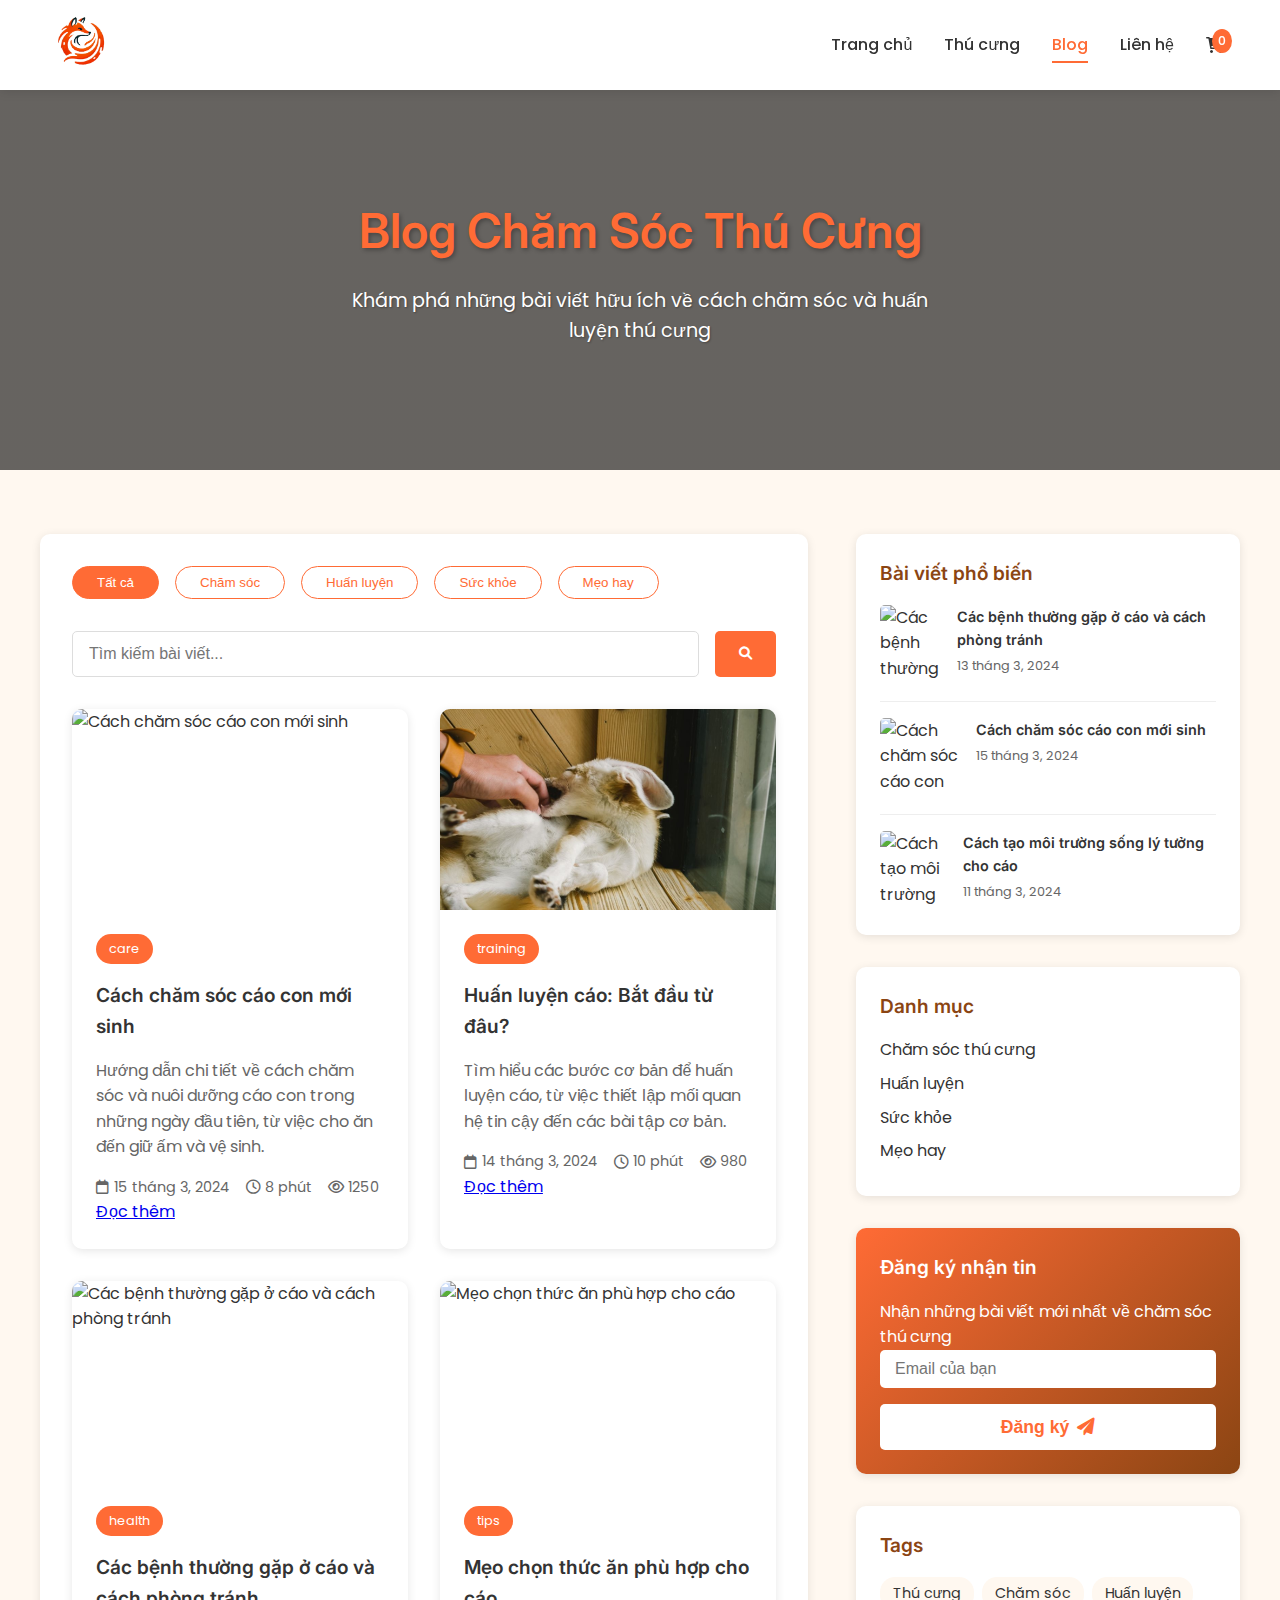
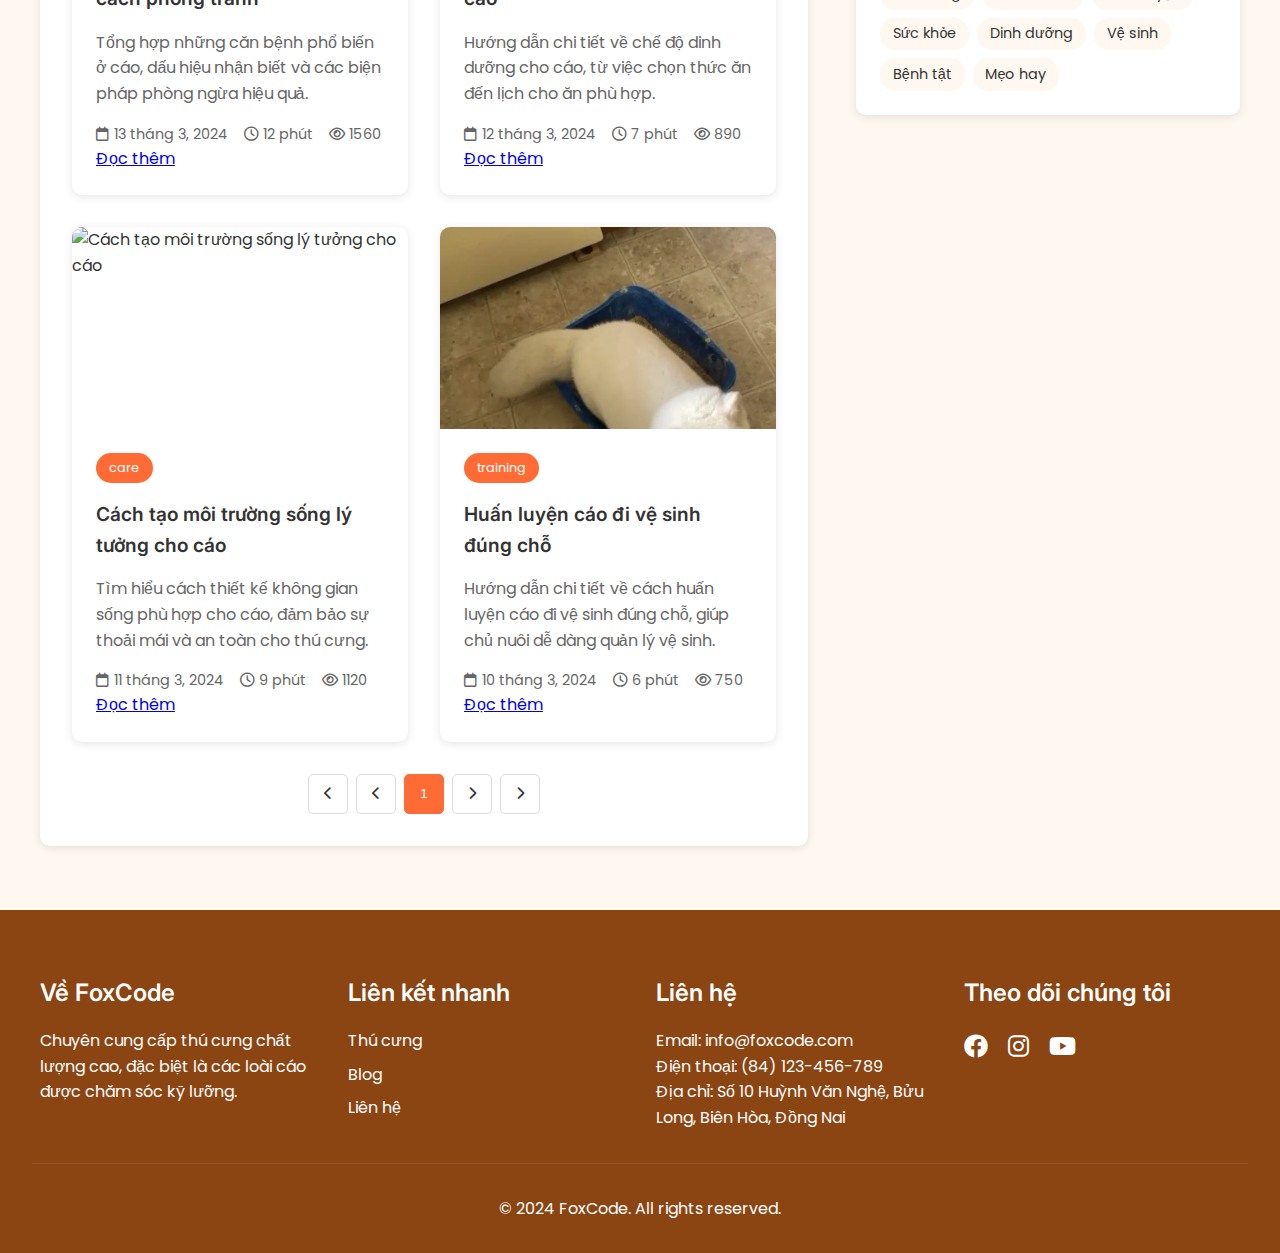
==== commit 0779ba2e: "new" ====
--- a/blog.html
+++ b/blog.html
@@ -162,7 +162,7 @@
                 <h3>Liên hệ</h3>
                 <p>Email: info@foxcode.com</p>
                 <p>Điện thoại: (84) 123-456-789</p>
-                <p>Địa chỉ: 123 Đường ABC, Quận 1, TP.HCM</p>
+                <p>Địa chỉ: Số 10 Huỳnh Văn Nghệ, Bửu Long, Biên Hòa, Đồng Nai</p>
             </div>
             <div class="footer-section">
                 <h3>Theo dõi chúng tôi</h3>
--- a/css/style.css
+++ b/css/style.css
@@ -69,12 +69,18 @@
     height: 50px;
 }
 
+.nav-links {
+    display: flex;
+    align-items: center;
+    gap: 2rem;
+}
+
 .nav-links a {
     text-decoration: none;
     color: var(--text-color);
-    margin-left: 2rem;
     font-weight: 500;
     transition: var(--transition);
+    position: relative;
 }
 
 .nav-links a:hover {
@@ -85,8 +91,27 @@
     color: var(--primary-color);
 }
 
+.nav-links a::after {
+    content: '';
+    position: absolute;
+    bottom: -5px;
+    left: 0;
+    width: 0;
+    height: 2px;
+    background: var(--primary-color);
+    transition: var(--transition);
+}
+
+.nav-links a:hover::after,
+.nav-links a.active::after {
+    width: 100%;
+}
+
 .cart-icon {
     position: relative;
+    display: flex;
+    align-items: center;
+    gap: 5px;
 }
 
 .cart-count {
@@ -104,6 +129,35 @@
     display: none;
     font-size: 1.5rem;
     cursor: pointer;
+    color: var(--text-color);
+    transition: var(--transition);
+}
+
+.mobile-menu:hover {
+    color: var(--primary-color);
+}
+
+@media (max-width: 768px) {
+    .nav-links {
+        display: none;
+        position: absolute;
+        top: 100%;
+        left: 0;
+        width: 100%;
+        background: var(--white);
+        padding: 1rem;
+        box-shadow: var(--shadow);
+        flex-direction: column;
+        gap: 1rem;
+    }
+
+    .nav-links.active {
+        display: flex;
+    }
+
+    .mobile-menu {
+        display: block;
+    }
 }
 
 /* Hero Section */
@@ -356,107 +410,217 @@
 
 /* Testimonials Section */
 .testimonials {
-    padding: 4rem 2rem;
-    background-color: var(--background-color);
+    padding: 6rem 2rem;
+    background: linear-gradient(135deg, #f8f9fa 0%, #e9ecef 100%);
+    position: relative;
+    overflow: hidden;
+}
+
+.testimonials::before {
+    content: '';
+    position: absolute;
+    top: 0;
+    left: 0;
+    width: 100%;
+    height: 100%;
+    background: url('../images/pattern.png') repeat;
+    opacity: 0.1;
 }
 
 .testimonials .container {
     max-width: 1200px;
     margin: 0 auto;
-}
-
-.testimonials h2 {
+    position: relative;
+    z-index: 1;
+}
+
+.section-header {
     text-align: center;
-    margin-bottom: 3rem;
+    margin-bottom: 4rem;
+    position: relative;
+}
+
+.section-header h2 {
     color: var(--secondary-color);
-    font-size: 2.5rem;
+    font-size: 2.8rem;
+    margin-bottom: 1rem;
+    position: relative;
+    display: inline-block;
+}
+
+.section-header h2::after {
+    content: '';
+    position: absolute;
+    bottom: -15px;
+    left: 50%;
+    transform: translateX(-50%);
+    width: 100px;
+    height: 4px;
+    background: var(--primary-color);
+    border-radius: 2px;
+}
+
+.section-subtitle {
+    color: var(--light-text);
+    font-size: 1.2rem;
+    max-width: 600px;
+    margin: 0 auto;
+    line-height: 1.6;
 }
 
 .testimonial-slider {
     display: grid;
-    grid-template-columns: repeat(auto-fit, minmax(300px, 1fr));
-    gap: 2rem;
+    grid-template-columns: repeat(auto-fit, minmax(350px, 1fr));
+    gap: 2.5rem;
     margin-top: 2rem;
 }
 
 .testimonial-card {
     background: var(--white);
-    padding: 2rem;
-    border-radius: 10px;
-    box-shadow: var(--shadow);
-    transition: var(--transition);
+    padding: 2.5rem;
+    border-radius: 20px;
+    box-shadow: 0 15px 40px rgba(0, 0, 0, 0.1);
+    transition: all 0.4s ease;
+    position: relative;
+    overflow: hidden;
+    border: 1px solid rgba(255, 107, 53, 0.1);
+    display: flex;
+    flex-direction: column;
+    height: 100%;
+}
+
+.testimonial-card::before {
+    content: '"';
+    position: absolute;
+    top: -20px;
+    left: -20px;
+    font-size: 120px;
+    color: var(--primary-color);
+    opacity: 0.1;
+    font-family: Georgia, serif;
 }
 
 .testimonial-card:hover {
-    transform: translateY(-5px);
+    transform: translateY(-10px);
+    box-shadow: 0 20px 50px rgba(0, 0, 0, 0.15);
+    border-color: var(--primary-color);
 }
 
 .testimonial-content {
-    margin-bottom: 1.5rem;
-    position: relative;
+    margin-bottom: 2rem;
+    position: relative;
+    z-index: 1;
+    flex-grow: 1;
 }
 
 .testimonial-content p {
     color: var(--text-color);
-    font-size: 1rem;
-    line-height: 1.6;
+    font-size: 1.1rem;
+    line-height: 1.8;
     font-style: italic;
-}
-
-.testimonial-content::before {
-    content: '"';
-    position: absolute;
-    top: -10px;
-    left: -10px;
-    font-size: 4rem;
-    color: var(--primary-color);
-    opacity: 0.2;
+    margin: 0;
 }
 
 .testimonial-author {
     display: flex;
     align-items: center;
-    gap: 1rem;
-    margin-top: 1rem;
-    background-color: #f8f8f8;
-    padding: 10px;
-    border-radius: 5px;
-}
-
-.testimonial-author img {
+    gap: 1.5rem;
+    margin-top: auto;
+    background: linear-gradient(135deg, rgba(255, 107, 53, 0.05), rgba(139, 69, 19, 0.05));
+    padding: 1.2rem;
+    border-radius: 15px;
+    transition: all 0.3s ease;
+    min-height: 100px;
+}
+
+.testimonial-card:hover .testimonial-author {
+    background: linear-gradient(135deg, rgba(255, 107, 53, 0.1), rgba(139, 69, 19, 0.1));
+}
+
+.author-avatar {
     width: 60px;
     height: 60px;
+    display: flex;
+    align-items: center;
+    justify-content: center;
+    background: var(--white);
     border-radius: 50%;
-    object-fit: cover;
     border: 3px solid var(--primary-color);
-    background-color: #f0f0f0;
-    display: block;
-    min-width: 60px;
-    min-height: 60px;
+    padding: 3px;
+    transition: all 0.3s ease;
+    flex-shrink: 0;
+}
+
+.author-avatar i {
+    font-size: 2.5rem;
+    color: var(--primary-color);
+    transition: all 0.3s ease;
+}
+
+.testimonial-card:hover .author-avatar {
+    transform: scale(1.1);
+    border-color: var(--secondary-color);
+}
+
+.testimonial-card:hover .author-avatar i {
+    color: var(--secondary-color);
+}
+
+.author-info {
+    flex-grow: 1;
+    display: flex;
+    flex-direction: column;
+    justify-content: center;
 }
 
 .author-info h4 {
-    color: var(--text-color);
-    font-size: 1.1rem;
-    margin-bottom: 0.2rem;
+    color: var(--secondary-color);
+    font-size: 1.2rem;
+    margin-bottom: 0.3rem;
+    font-weight: 600;
 }
 
 .author-info p {
     color: var(--light-text);
-    font-size: 0.9rem;
+    font-size: 0.95rem;
+    font-style: normal;
+    margin-bottom: 0.5rem;
+}
+
+.rating {
+    color: #FFD700;
+    display: flex;
+    gap: 2px;
+}
+
+.rating i {
+    font-size: 1rem;
 }
 
 @media (max-width: 768px) {
-    .testimonials h2 {
-        font-size: 2rem;
+    .section-header h2 {
+        font-size: 2.2rem;
+    }
+    
+    .section-subtitle {
+        font-size: 1rem;
     }
 
     .testimonial-card {
-        padding: 1.5rem;
+        padding: 2rem;
     }
 
     .testimonial-content p {
-        font-size: 0.9rem;
+        font-size: 1rem;
+    }
+
+    .testimonial-author {
+        padding: 1rem;
+    }
+
+    .testimonial-author img {
+        width: 60px;
+        height: 60px;
     }
 }
 
@@ -535,6 +699,7 @@
     background: linear-gradient(135deg, #f8f9fa 0%, #e9ecef 100%);
     min-height: 100vh;
     display: flex;
+    flex-direction: column;
     align-items: center;
 }
 
@@ -563,8 +728,8 @@
     display: grid;
     grid-template-columns: 1fr 2fr;
     gap: 40px;
-    margin-bottom: 60px;
     max-width: 1200px;
+    width: 100%;
     margin: 0 auto;
     padding: 0 20px;
 }
@@ -574,6 +739,7 @@
     display: grid;
     grid-template-columns: 1fr;
     gap: 30px;
+    width: 100%;
 }
 
 .info-card {
@@ -633,6 +799,7 @@
     box-shadow: 0 15px 40px rgba(0, 0, 0, 0.1);
     position: relative;
     overflow: hidden;
+    width: 100%;
 }
 
 .contact-form::before {
@@ -745,6 +912,7 @@
 .map-section {
     margin: 80px auto;
     max-width: 1200px;
+    width: 100%;
     padding: 0 20px;
 }
 
@@ -792,6 +960,7 @@
 .faq-section {
     margin: 80px auto;
     max-width: 1000px;
+    width: 100%;
     padding: 0 20px;
 }
 
@@ -827,11 +996,13 @@
     box-shadow: 0 10px 30px rgba(0, 0, 0, 0.1);
     overflow: hidden;
     transition: all 0.3s ease;
+    border: 1px solid rgba(255, 107, 53, 0.1);
 }
 
 .faq-item:hover {
     transform: translateY(-5px);
     box-shadow: 0 15px 40px rgba(0, 0, 0, 0.15);
+    border-color: var(--primary-color);
 }
 
 .faq-question {
@@ -840,7 +1011,24 @@
     display: flex;
     justify-content: space-between;
     align-items: center;
-    background: linear-gradient(135deg, rgba(255, 107, 53, 0.1), rgba(139, 69, 19, 0.1));
+    background: linear-gradient(135deg, rgba(255, 107, 53, 0.05), rgba(139, 69, 19, 0.05));
+    position: relative;
+}
+
+.faq-question::before {
+    content: '';
+    position: absolute;
+    top: 0;
+    left: 0;
+    width: 4px;
+    height: 100%;
+    background: var(--primary-color);
+    opacity: 0;
+    transition: opacity 0.3s ease;
+}
+
+.faq-item:hover .faq-question::before {
+    opacity: 1;
 }
 
 .faq-question h3 {
@@ -848,36 +1036,110 @@
     font-size: 1.2rem;
     margin: 0;
     transition: color 0.3s ease;
+    font-weight: 600;
 }
 
 .faq-question i {
     color: var(--primary-color);
     font-size: 1.2rem;
     transition: transform 0.3s ease;
+    background: rgba(255, 107, 53, 0.1);
+    width: 30px;
+    height: 30px;
+    display: flex;
+    align-items: center;
+    justify-content: center;
+    border-radius: 50%;
 }
 
 .faq-item.active .faq-question i {
     transform: rotate(180deg);
+    background: var(--primary-color);
+    color: var(--white);
 }
 
 .faq-answer {
     padding: 0 25px;
     max-height: 0;
     overflow: hidden;
-    transition: all 0.3s ease;
+    transition: all 0.5s ease;
     background: var(--white);
+    opacity: 0;
 }
 
 .faq-item.active .faq-answer {
     padding: 25px;
-    max-height: 500px;
+    max-height: 2000px; /* Tăng max-height lên nhiều hơn */
+    opacity: 1;
 }
 
 .faq-answer p {
-    color: var(--light-text);
+    color: var(--text-color);
     line-height: 1.8;
+    margin: 0 0 15px 0;
+    font-size: 1.1rem;
+    position: relative;
+    padding-left: 25px;
+}
+
+.faq-answer p::before {
+    content: '•';
+    position: absolute;
+    left: 0;
+    top: 0;
+    color: var(--primary-color);
+    font-weight: bold;
+}
+
+.faq-answer ul {
+    list-style: none;
     margin: 0;
+    padding: 0;
+}
+
+.faq-answer li {
+    color: var(--text-color);
+    line-height: 1.8;
+    margin-bottom: 12px;
     font-size: 1.1rem;
+    position: relative;
+    padding-left: 25px;
+    display: block; /* Thay đổi từ flex sang block */
+}
+
+.faq-answer li::before {
+    content: '•';
+    position: absolute;
+    left: 0;
+    top: 0;
+    color: var(--primary-color);
+    font-weight: bold;
+    font-size: 1.2rem;
+}
+
+.faq-answer li:last-child {
+    margin-bottom: 0;
+}
+
+/* Đảm bảo văn bản hiển thị đầy đủ */
+.faq-answer p, 
+.faq-answer li {
+    white-space: normal; /* Thay đổi từ pre-wrap sang normal */
+    word-wrap: break-word;
+    overflow-wrap: break-word;
+    display: block;
+    width: 100%;
+}
+
+/* Thêm khoảng cách giữa các phần */
+.faq-answer > *:not(:last-child) {
+    margin-bottom: 15px;
+}
+
+/* Đảm bảo văn bản không bị tràn */
+.faq-answer {
+    word-break: normal; /* Thay đổi từ break-word sang normal */
+    overflow: visible; /* Thêm overflow visible */
 }
 
 /* Notification Styles */
@@ -1214,9 +1476,10 @@
 
 /* Blog Hero Section */
 .blog-hero {
-    background-image: linear-gradient(rgba(0, 0, 0, 0.5), rgba(0, 0, 0, 0.5)), url('../images/blog-hero.jpg');
+    background-image: linear-gradient(rgba(0, 0, 0, 0.6), rgba(0, 0, 0, 0.6)), url('https://www.pixelstalk.net/wp-content/uploads/images6/Cute-Fox-Wallpaper-1920x1080-1.jpg');
     background-size: cover;
     background-position: center;
+    background-repeat: no-repeat;
     height: 400px;
     display: flex;
     align-items: center;
@@ -1592,4 +1855,408 @@
     .blog-search button {
         width: 100%;
     }
+}
+
+/* Cart Section Styles */
+.cart-section {
+    padding: 80px 0;
+    background: var(--bg-light);
+}
+
+.cart-header {
+    text-align: center;
+    margin-bottom: 50px;
+}
+
+.cart-header h1 {
+    color: var(--secondary-color);
+    font-size: 2.5rem;
+    margin-bottom: 30px;
+}
+
+.cart-steps {
+    display: flex;
+    justify-content: center;
+    align-items: center;
+    max-width: 600px;
+    margin: 0 auto;
+}
+
+.step {
+    display: flex;
+    flex-direction: column;
+    align-items: center;
+    position: relative;
+    flex: 1;
+}
+
+.step-number {
+    width: 40px;
+    height: 40px;
+    border-radius: 50%;
+    background: var(--white);
+    border: 2px solid var(--primary-color);
+    display: flex;
+    align-items: center;
+    justify-content: center;
+    font-weight: 600;
+    color: var(--primary-color);
+    margin-bottom: 10px;
+    transition: all 0.3s ease;
+}
+
+.step.active .step-number {
+    background: var(--primary-color);
+    color: var(--white);
+}
+
+.step span {
+    font-size: 0.9rem;
+    color: var(--text-color);
+}
+
+.step-line {
+    flex: 1;
+    height: 2px;
+    background: var(--border-color);
+    margin: 0 15px;
+    position: relative;
+    top: -25px;
+}
+
+.cart-content {
+    display: grid;
+    grid-template-columns: 2fr 1fr;
+    gap: 30px;
+    margin-top: 30px;
+}
+
+.cart-items {
+    background: var(--white);
+    border-radius: 15px;
+    padding: 25px;
+    box-shadow: 0 5px 15px rgba(0, 0, 0, 0.05);
+}
+
+.cart-item {
+    display: grid;
+    grid-template-columns: auto 1fr auto auto auto;
+    gap: 20px;
+    align-items: center;
+    padding: 20px;
+    border-bottom: 1px solid var(--border-color);
+}
+
+.cart-item:last-child {
+    border-bottom: none;
+}
+
+.item-image {
+    width: 100px;
+    height: 100px;
+    border-radius: 10px;
+    overflow: hidden;
+}
+
+.item-image img {
+    width: 100%;
+    height: 100%;
+    object-fit: cover;
+}
+
+.item-details {
+    display: flex;
+    flex-direction: column;
+    gap: 5px;
+}
+
+.item-name {
+    font-size: 1.1rem;
+    font-weight: 600;
+    color: var(--secondary-color);
+}
+
+.item-price {
+    color: var(--primary-color);
+    font-weight: 600;
+}
+
+.item-quantity {
+    display: flex;
+    align-items: center;
+    gap: 10px;
+}
+
+.quantity-btn {
+    width: 30px;
+    height: 30px;
+    border-radius: 50%;
+    border: 1px solid var(--border-color);
+    background: var(--white);
+    color: var(--text-color);
+    cursor: pointer;
+    transition: all 0.3s ease;
+}
+
+.quantity-btn:hover {
+    background: var(--primary-color);
+    color: var(--white);
+    border-color: var(--primary-color);
+}
+
+.quantity-input {
+    width: 50px;
+    height: 30px;
+    text-align: center;
+    border: 1px solid var(--border-color);
+    border-radius: 5px;
+}
+
+.remove-item {
+    color: var(--danger-color);
+    cursor: pointer;
+    transition: all 0.3s ease;
+}
+
+.remove-item:hover {
+    transform: scale(1.1);
+}
+
+.cart-summary {
+    background: var(--white);
+    border-radius: 15px;
+    padding: 25px;
+    box-shadow: 0 5px 15px rgba(0, 0, 0, 0.05);
+    height: fit-content;
+}
+
+.cart-summary h3 {
+    color: var(--secondary-color);
+    font-size: 1.3rem;
+    margin-bottom: 20px;
+    padding-bottom: 15px;
+    border-bottom: 1px solid var(--border-color);
+}
+
+.summary-item {
+    display: flex;
+    justify-content: space-between;
+    margin-bottom: 15px;
+    color: var(--text-color);
+}
+
+.summary-item.total {
+    font-size: 1.2rem;
+    font-weight: 600;
+    color: var(--secondary-color);
+    border-top: 1px solid var(--border-color);
+    margin-top: 15px;
+    padding-top: 15px;
+}
+
+.promo-code {
+    display: flex;
+    gap: 10px;
+    margin: 20px 0;
+}
+
+.promo-code input {
+    flex: 1;
+    padding: 10px 15px;
+    border: 1px solid var(--border-color);
+    border-radius: 5px;
+    font-size: 0.9rem;
+}
+
+.apply-promo {
+    padding: 10px 20px;
+    background: var(--secondary-color);
+    color: var(--white);
+    border: none;
+    border-radius: 5px;
+    cursor: pointer;
+    transition: all 0.3s ease;
+}
+
+.apply-promo:hover {
+    background: var(--primary-color);
+}
+
+.checkout-btn {
+    width: 100%;
+    padding: 15px;
+    background: var(--primary-color);
+    color: var(--white);
+    border: none;
+    border-radius: 10px;
+    font-size: 1.1rem;
+    font-weight: 600;
+    cursor: pointer;
+    transition: all 0.3s ease;
+    display: flex;
+    align-items: center;
+    justify-content: center;
+    gap: 10px;
+    margin-bottom: 15px;
+}
+
+.checkout-btn:hover {
+    background: var(--secondary-color);
+    transform: translateY(-2px);
+}
+
+.continue-shopping {
+    display: flex;
+    align-items: center;
+    justify-content: center;
+    gap: 10px;
+    color: var(--text-color);
+    text-decoration: none;
+    font-size: 0.9rem;
+    transition: all 0.3s ease;
+}
+
+.continue-shopping:hover {
+    color: var(--primary-color);
+}
+
+/* Delivery Options Styles */
+.delivery-choices {
+    display: grid;
+    gap: 15px;
+    margin-bottom: 30px;
+}
+
+.delivery-choice {
+    display: flex;
+    align-items: flex-start;
+    gap: 15px;
+    padding: 20px;
+    border: 1px solid var(--border-color);
+    border-radius: 10px;
+    cursor: pointer;
+    transition: all 0.3s ease;
+}
+
+.delivery-choice:hover {
+    border-color: var(--primary-color);
+    background: rgba(255, 107, 53, 0.05);
+}
+
+.delivery-choice input[type="radio"] {
+    margin-top: 5px;
+}
+
+.choice-content {
+    flex: 1;
+}
+
+.choice-header {
+    display: flex;
+    justify-content: space-between;
+    margin-bottom: 5px;
+}
+
+.choice-title {
+    font-weight: 600;
+    color: var(--secondary-color);
+}
+
+.choice-price {
+    color: var(--primary-color);
+    font-weight: 600;
+}
+
+.choice-description {
+    color: var(--text-color);
+    font-size: 0.9rem;
+    margin: 0;
+}
+
+/* Form Styles */
+.form-row {
+    display: grid;
+    grid-template-columns: 1fr 1fr;
+    gap: 20px;
+    margin-bottom: 20px;
+}
+
+.form-group {
+    display: flex;
+    flex-direction: column;
+    gap: 5px;
+}
+
+.form-group label {
+    color: var(--text-color);
+    font-size: 0.9rem;
+}
+
+.form-group input,
+.form-group select,
+.form-group textarea {
+    padding: 10px 15px;
+    border: 1px solid var(--border-color);
+    border-radius: 5px;
+    font-size: 1rem;
+    transition: all 0.3s ease;
+}
+
+.form-group input:focus,
+.form-group select:focus,
+.form-group textarea:focus {
+    border-color: var(--primary-color);
+    outline: none;
+}
+
+/* Responsive Styles */
+@media (max-width: 992px) {
+    .cart-content {
+        grid-template-columns: 1fr;
+    }
+    
+    .cart-item {
+        grid-template-columns: auto 1fr auto;
+        gap: 15px;
+    }
+    
+    .item-quantity {
+        grid-column: 2;
+    }
+    
+    .remove-item {
+        grid-column: 3;
+    }
+}
+
+@media (max-width: 768px) {
+    .cart-steps {
+        flex-direction: column;
+        gap: 20px;
+    }
+    
+    .step-line {
+        display: none;
+    }
+    
+    .form-row {
+        grid-template-columns: 1fr;
+    }
+    
+    .cart-item {
+        grid-template-columns: 1fr;
+        text-align: center;
+    }
+    
+    .item-image {
+        margin: 0 auto;
+    }
+    
+    .item-quantity {
+        justify-content: center;
+    }
+    
+    .remove-item {
+        justify-self: center;
+    }
 } 